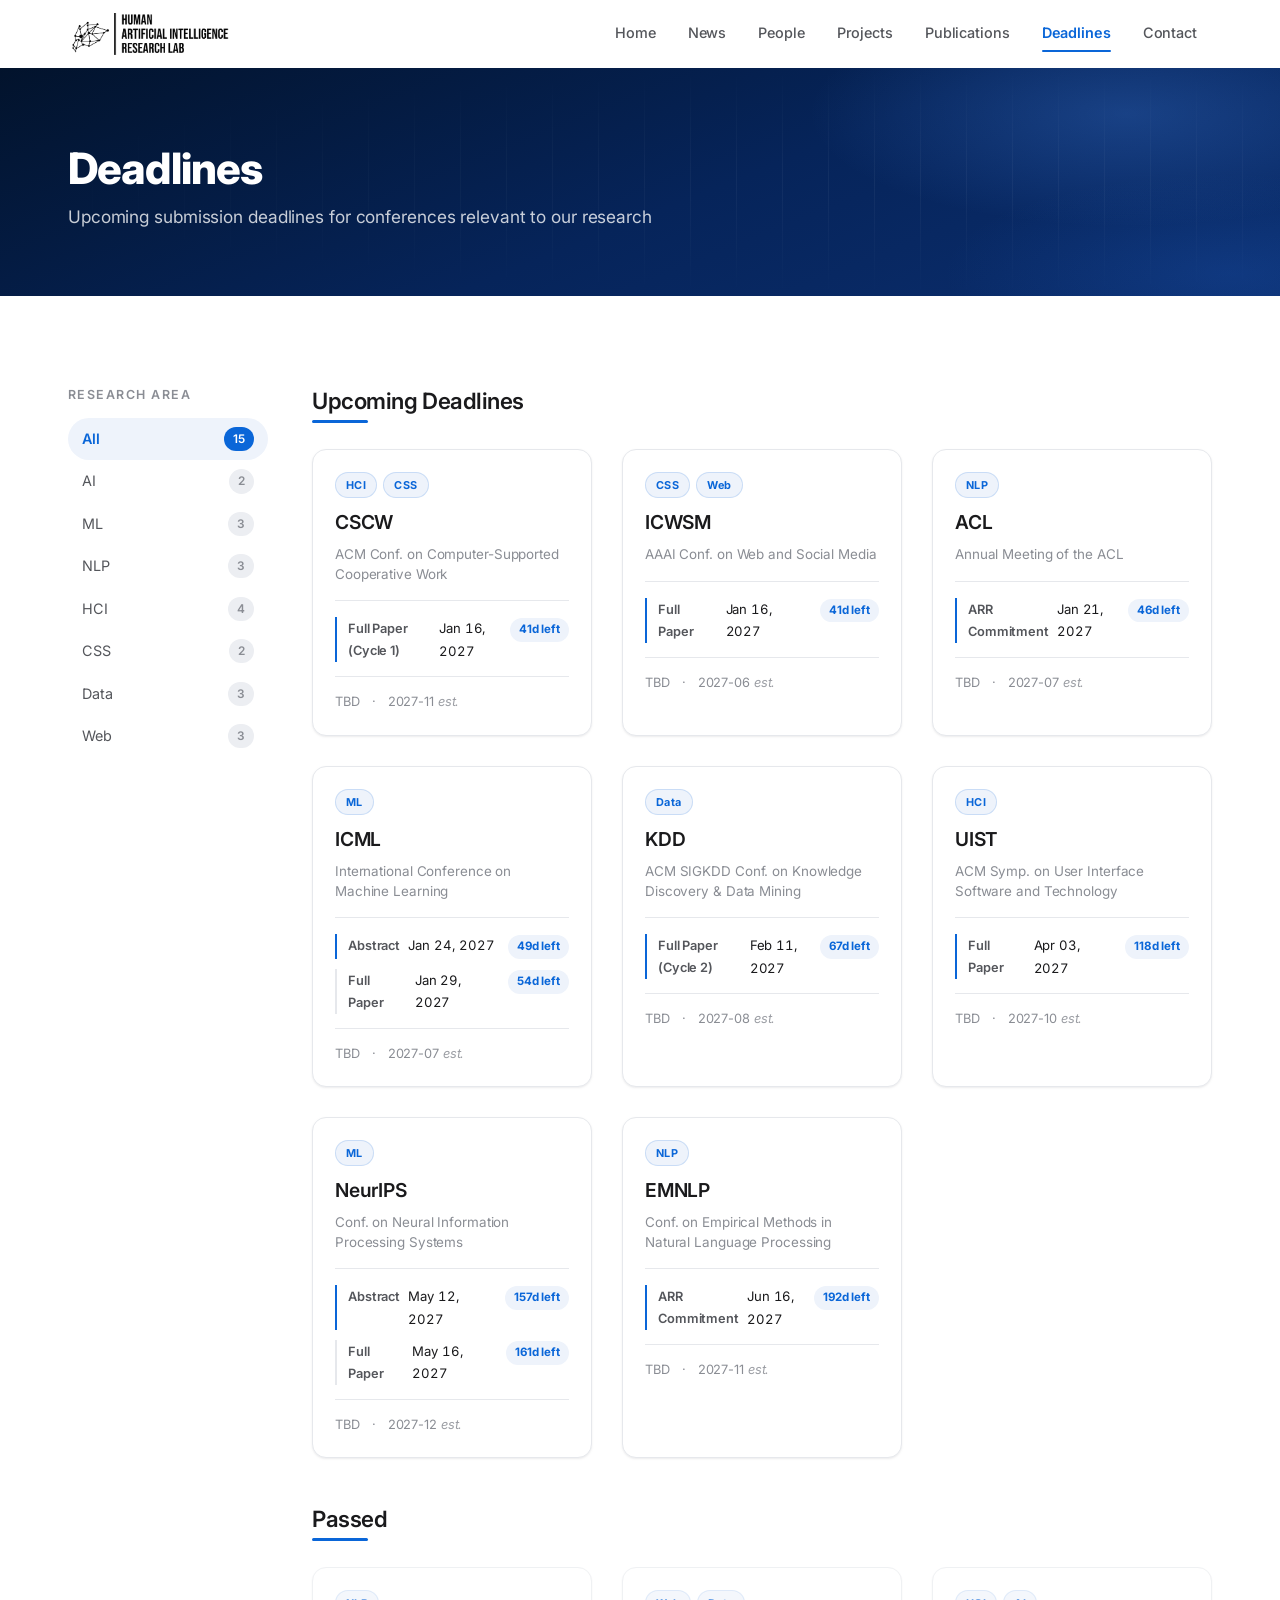
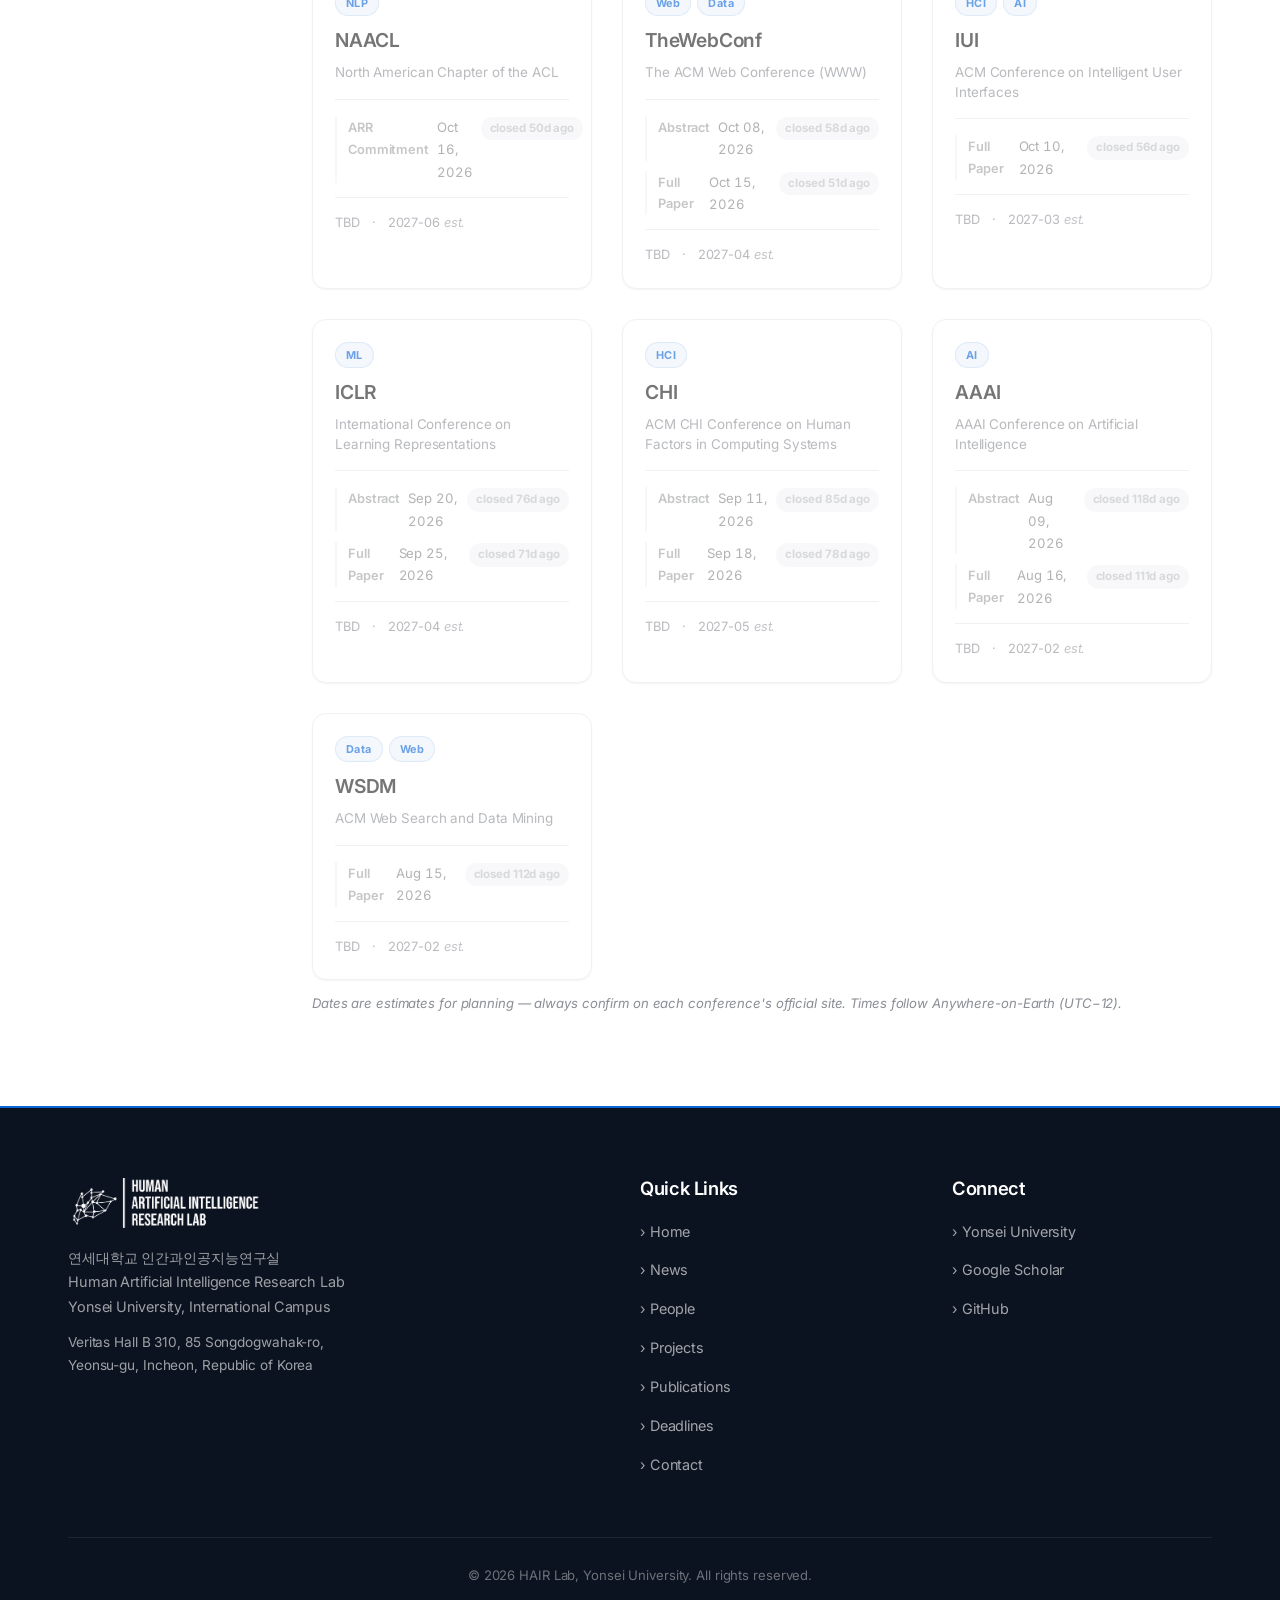
==== deadlines.html @ a953451b "Add Deadlines page (conference submission tracker) Card-grid page matching Projects layout: left sid" ====
<!DOCTYPE html>
<html lang="en">
<head>
  <meta charset="UTF-8">
  <meta name="viewport" content="width=device-width, initial-scale=1.0">
  <meta name="description" content="Upcoming paper submission deadlines for AI, ML, NLP, HCI, and data-science conferences relevant to HAIR Lab, Yonsei University.">
  <title>Deadlines | HAIR Lab</title>
  <link rel="stylesheet" href="css/style.css">
</head>
<body>
  <div class="page-header">
    <div class="container">
      <h1>Deadlines</h1>
      <p>Upcoming submission deadlines for conferences relevant to our research</p>
    </div>
  </div>

  <section class="section">
    <div class="container">
      <div class="projects-layout">
        <aside class="projects-sidebar" id="dl-filters">
          <div class="loading">Loading…</div>
        </aside>
        <div class="projects-main" id="dl-main">
          <div class="loading">Loading deadlines…</div>
        </div>
      </div>
    </div>
  </section>

  <script src="js/data.js"></script>
  <script src="js/common.js"></script>
  <script src="js/deadlines.js"></script>
</body>
</html>
---- css/style.css ----
/* ======================================================
   HAIR Lab — Global Stylesheet  (v2 redesign)
   Concept: "Human × AI" — cool AI gradient meets warm human gold
   Yonsei University · Human Artificial Intelligence Research Lab
   ====================================================== */
@import url('https://fonts.googleapis.com/css2?family=Inter:wght@400;450;500;600;700;800&display=swap');

/* ---------- Design Tokens ---------- */
:root {
  /* Neutrals / brand */
  --ink:                #1A1A1C;   /* near-black text (Apple-like) */
  --yonsei-blue:        #003876;
  --yonsei-blue-light:  #0a4d96;
  --yonsei-blue-dark:   #002752;
  --yonsei-black:       #1A1A1C;

  /* Single accent — clean blue (no gold, no rainbow) */
  --accent:       #0A66D8;
  --accent-dark:  #0850AD;
  --accent-soft:  #EEF3FB;

  /* Back-compat aliases: older rules reference these names.
     Now they all resolve to the single accent → flat, clean look. */
  --ai-blue:      var(--accent);
  --ai-indigo:    var(--accent);
  --ai-violet:    var(--accent);
  --ai-cyan:      var(--accent);
  --grad-ai:      var(--accent);        /* solid, not a gradient */
  --grad-ai-soft: var(--accent-soft);
  --grad-hero:    linear-gradient(158deg, #02132C 0%, #06245A 55%, #0B2E6E 100%);

  /* Surfaces */
  --bg-primary:     #FFFFFF;
  --bg-secondary:   #F5F6F8;
  --bg-tertiary:    #ECEEF2;
  --bg-card:        #FFFFFF;
  --glass:          rgba(255,255,255,.72);
  --glass-border:   rgba(255,255,255,.55);

  --text-primary:   var(--ink);
  --text-secondary: #54565B;
  --text-muted:     #8A8D94;
  --border-color:   #E6E8EC;

  /* Shadows — subtle, neutral */
  --shadow-sm:  0 1px 2px rgba(16,24,40,.04), 0 1px 3px rgba(16,24,40,.05);
  --shadow-md:  0 4px 14px -5px rgba(16,24,40,.10), 0 2px 6px -3px rgba(16,24,40,.05);
  --shadow-lg:  0 18px 40px -16px rgba(16,24,40,.16), 0 6px 14px -8px rgba(16,24,40,.07);
  --shadow-glow: 0 12px 30px -12px rgba(10,102,216,.26);

  --radius-sm:  8px;
  --radius-md:  14px;
  --radius-lg:  20px;
  --radius-xl:  28px;
  --transition: .25s cubic-bezier(.4,0,.2,1);
  --ease-out:   cubic-bezier(.16,1,.3,1);
  --max-width:  1200px;
  --nav-height: 68px;

  --font-sans: 'Inter', -apple-system, BlinkMacSystemFont, 'Segoe UI', Roboto, Helvetica, Arial, sans-serif;
}

/* ---------- Reset & Base ---------- */
*, *::before, *::after { box-sizing: border-box; margin: 0; padding: 0; }
html { scroll-behavior: smooth; font-size: 16px; -webkit-text-size-adjust: 100%; }
body {
  font-family: 'Inter', -apple-system, BlinkMacSystemFont, 'Segoe UI', sans-serif;
  color: var(--text-primary);
  background: var(--bg-primary);
  line-height: 1.7;
  font-size: 1.0625rem;
  letter-spacing: -.006em;
  -webkit-font-smoothing: antialiased;
  text-rendering: optimizeLegibility;
  overflow-x: hidden;
}
a { color: var(--ai-indigo); text-decoration: none; transition: color var(--transition); }
a:hover { color: var(--ai-violet); }
img { max-width: 100%; height: auto; display: block; }
ul, ol { list-style: none; }
h1, h2, h3, h4, h5, h6 { font-family: var(--font-sans); font-weight: 600; line-height: 1.12; letter-spacing: -.02em; }
::selection { background: rgba(10,102,216,.16); color: var(--yonsei-black); }

/* ---------- Utility ---------- */
.container { width: 100%; max-width: var(--max-width); margin: 0 auto; padding: 0 28px; }
.section { padding: 92px 0; position: relative; }

.section-title {
  font-size: clamp(1.8rem, 3.2vw, 2.5rem);
  margin-bottom: 14px;
  color: var(--text-primary);
  letter-spacing: -.025em; font-weight: 600;
}
.section-subtitle { color: var(--text-secondary); font-size: 1.08rem; margin-top: 14px; margin-bottom: 0; max-width: 560px; }

.accent-line {
  width: 52px; height: 4px; border-radius: 4px; margin-bottom: 18px;
  background: var(--grad-ai);
}

.gradient-text {
  background: var(--grad-ai);
  -webkit-background-clip: text; background-clip: text;
  -webkit-text-fill-color: transparent; color: transparent;
}

/* Eyebrow / kicker */
.kicker {
  display: inline-block;
  font-family: var(--font-sans);
  font-size: .8rem; font-weight: 600; letter-spacing: .04em;
  color: var(--accent);
}

.btn {
  display: inline-flex; align-items: center; gap: 8px;
  padding: 11px 22px; border-radius: 10px;
  font-weight: 500; font-size: .94rem; border: 1px solid transparent; cursor: pointer;
  transition: background var(--transition), border-color var(--transition), color var(--transition);
  font-family: var(--font-sans); letter-spacing: -.01em;
}
.btn-primary { background: var(--accent); color: #fff; }
.btn-primary:hover { color: #fff; background: var(--accent-dark); }
.btn-outline { background: transparent; border-color: var(--border-color); color: var(--text-primary); }
.btn-outline:hover { border-color: var(--text-muted); background: var(--bg-secondary); }
.btn-sm { padding: 7px 15px; font-size: .82rem; }
.sr-only { position: absolute; width: 1px; height: 1px; padding: 0; margin: -1px; overflow: hidden; clip: rect(0,0,0,0); border: 0; }

/* ---------- Navigation (glass) ---------- */
.navbar {
  position: fixed; top: 0; left: 0; right: 0; z-index: 1000;
  height: var(--nav-height);
  background: rgba(255,255,255,.62);
  -webkit-backdrop-filter: saturate(180%) blur(14px);
  backdrop-filter: saturate(180%) blur(14px);
  border-bottom: 1px solid transparent;
  transition: background var(--transition), box-shadow var(--transition), border-color var(--transition);
}
.navbar.scrolled {
  background: rgba(255,255,255,.85);
  box-shadow: 0 4px 24px -10px rgba(16,24,40,.18);
  border-bottom-color: var(--border-color);
}
.navbar .container { display: flex; align-items: center; justify-content: space-between; height: 100%; }
.nav-brand {
  display: flex; align-items: center; gap: 11px;
  color: var(--yonsei-black); font-family: var(--font-sans); font-weight: 700; font-size: 1.18rem;
  text-decoration: none; white-space: nowrap; letter-spacing: -.02em;
}
.nav-brand:hover { color: var(--yonsei-black); }
/* Full lab logo as the brand button */
.nav-brand .brand-full { height: 42px; width: auto; display: block; }
@media (max-width: 480px) { .nav-brand .brand-full { height: 34px; } }
.nav-links { display: flex; align-items: center; gap: 2px; }
.nav-links a {
  position: relative;
  color: var(--text-secondary); padding: 9px 15px; border-radius: 999px;
  font-size: .9rem; font-weight: 500; transition: all var(--transition);
  text-decoration: none; white-space: nowrap;
}
.nav-links a:hover { color: var(--ai-indigo); background: rgba(10,102,216,.07); }
.nav-links a.active { color: var(--ai-indigo); font-weight: 600; }
.nav-links a.active::after {
  content: ''; position: absolute; left: 15px; right: 15px; bottom: 3px; height: 2px;
  background: var(--grad-ai); border-radius: 2px;
}

/* Hamburger */
.nav-toggle { display: none; background: none; border: none; cursor: pointer; padding: 6px; }
.nav-toggle span { display: block; width: 24px; height: 2px; background: var(--yonsei-black); border-radius: 2px; margin: 5px 0; transition: all var(--transition); }
.nav-toggle.open span:nth-child(1) { transform: rotate(45deg) translate(5px,5px); }
.nav-toggle.open span:nth-child(2) { opacity: 0; }
.nav-toggle.open span:nth-child(3) { transform: rotate(-45deg) translate(5px,-5px); }

/* ---------- Hero ---------- */
.hero {
  margin-top: var(--nav-height);
  position: relative; overflow: hidden;
  background: var(--grad-hero);
  color: #fff;
  min-height: 600px;
  display: flex; align-items: center;
}
/* subtle monochrome glow */
.hero::before {
  content: ''; position: absolute; inset: -20%;
  background:
    radial-gradient(42% 52% at 82% 28%, rgba(80,150,255,.28) 0%, transparent 62%),
    radial-gradient(40% 50% at 95% 80%, rgba(40,110,220,.20) 0%, transparent 62%);
  filter: blur(10px);
  animation: aurora 22s ease-in-out infinite alternate;
  pointer-events: none;
}
.hero::after {
  content: ''; position: absolute; inset: 0;
  background-image: linear-gradient(rgba(255,255,255,.035) 1px, transparent 1px),
                    linear-gradient(90deg, rgba(255,255,255,.035) 1px, transparent 1px);
  background-size: 52px 52px;
  -webkit-mask-image: radial-gradient(ellipse 80% 80% at 50% 40%, #000 30%, transparent 75%);
  mask-image: radial-gradient(ellipse 80% 80% at 50% 40%, #000 30%, transparent 75%);
  pointer-events: none;
}
.hero-canvas { position: absolute; inset: 0; width: 100%; height: 100%; z-index: 0; pointer-events: none; opacity: .75; }
.hero .container { position: relative; z-index: 2; padding-top: 64px; padding-bottom: 64px; }
.hero-content { max-width: 760px; }
.hero-label {
  display: inline-flex; align-items: center; gap: 9px;
  font-family: var(--font-sans);
  font-size: .8rem; font-weight: 500; letter-spacing: .02em;
  color: rgba(255,255,255,.78); margin-bottom: 22px;
  padding: 6px 14px; border-radius: 999px;
  background: rgba(255,255,255,.07); border: 1px solid rgba(255,255,255,.14);
}
.hero h1 { font-size: clamp(2.3rem, 5.4vw, 3.9rem); margin-bottom: 24px; line-height: 1.06; font-weight: 700; letter-spacing: -.035em; }
.hero h1 .highlight { color: #6CA8FF; }
.hero-kr { font-size: .98rem; color: rgba(255,255,255,.62); letter-spacing: .04em; margin-bottom: 18px; }
.hero p { font-size: 1.14rem; line-height: 1.75; color: rgba(255,255,255,.84); margin-bottom: 32px; max-width: 620px; }
.hero-actions { display: flex; gap: 14px; flex-wrap: wrap; }
.hero .btn-outline { border-color: rgba(255,255,255,.28); color: #fff; }
.hero .btn-outline:hover { border-color: rgba(255,255,255,.7); background: rgba(255,255,255,.08); color: #fff; }
.hero-stats { display: flex; gap: 0; margin-top: 48px; padding-top: 32px; flex-wrap: wrap; border-top: 1px solid rgba(255,255,255,.14); }
.hero-stat { padding-right: 44px; margin-right: 44px; border-right: 1px solid rgba(255,255,255,.14); }
.hero-stat:last-child { border-right: none; margin-right: 0; padding-right: 0; }
.hero-stat .number {
  font-family: var(--font-sans); font-size: 2.5rem; font-weight: 700;
  color: #fff;
  line-height: 1; letter-spacing: -.02em;
}
.hero-stat .label { font-size: .76rem; text-transform: uppercase; letter-spacing: .14em; color: rgba(255,255,255,.6); margin-top: 8px; }

/* ---------- Page Header (sub-pages) ---------- */
.page-header {
  margin-top: var(--nav-height);
  background: var(--grad-hero);
  color: #fff;
  padding: 76px 0 64px;
  position: relative; overflow: hidden;
}
.page-header::before {
  content: ''; position: absolute; inset: 0;
  background:
    radial-gradient(40% 80% at 88% 20%, rgba(80,150,255,.24) 0%, transparent 62%),
    radial-gradient(36% 70% at 96% 90%, rgba(40,110,220,.18) 0%, transparent 62%);
  pointer-events: none;
}
.page-header::after {
  content: ''; position: absolute; inset: 0;
  background-image: linear-gradient(90deg, rgba(255,255,255,.05) 1px, transparent 1px);
  background-size: 46px 46px;
  -webkit-mask-image: radial-gradient(ellipse at 70% 50%, #000, transparent 75%);
  mask-image: radial-gradient(ellipse at 70% 50%, #000, transparent 75%);
}
.page-header .container { position: relative; z-index: 1; }
.page-header h1 { font-size: clamp(1.9rem, 4vw, 2.7rem); margin-bottom: 10px; font-weight: 800; letter-spacing: -.02em; }
.page-header p { font-size: 1.08rem; color: rgba(255,255,255,.78); }

/* ---------- Card System ---------- */
.card-grid { display: grid; grid-template-columns: repeat(3, 1fr); gap: 30px; }
.card {
  position: relative;
  background: var(--bg-card);
  border-radius: var(--radius-md);
  overflow: hidden;
  box-shadow: var(--shadow-sm);
  border: 1px solid var(--border-color);
  transition: transform .4s var(--ease-out), box-shadow .4s var(--ease-out), border-color var(--transition);
  cursor: pointer; color: inherit; display: block;
}
.card::after {
  content: ''; position: absolute; inset: 0; border-radius: inherit; padding: 1px;
  background: var(--grad-ai);
  -webkit-mask: linear-gradient(#000 0 0) content-box, linear-gradient(#000 0 0);
  -webkit-mask-composite: xor; mask-composite: exclude;
  opacity: 0; transition: opacity var(--transition); pointer-events: none;
}
.card:hover { transform: translateY(-6px); box-shadow: var(--shadow-lg); border-color: transparent; }
.card:hover::after { opacity: 1; }
.card-image { width: 100%; aspect-ratio: 16/10; overflow: hidden; background: var(--bg-tertiary); }
.card-image img { width: 100%; height: 100%; object-fit: cover; transition: transform .6s var(--ease-out); }
.card:hover .card-image img { transform: scale(1.06); }
.card-body { padding: 22px; }
.card-body h3 { font-size: 1.12rem; margin-bottom: 9px; color: var(--text-primary); line-height: 1.35; }
.card:hover .card-body h3 { color: var(--ai-indigo); }
.card-body p { font-size: .92rem; color: var(--text-secondary); line-height: 1.55; }
.card-meta {
  display: flex; align-items: center; gap: 12px; flex-wrap: wrap;
  font-size: .8rem; color: var(--text-muted);
  margin-top: 14px; padding-top: 14px; border-top: 1px solid var(--border-color);
}

/* Text-only project cards (grant/demonstration projects, no image) */
.project-card .card-body { padding: 26px 24px; }
.proj-type {
  display: inline-block; margin-bottom: 12px; padding: 4px 11px; border-radius: 999px;
  font-size: .72rem; font-weight: 600; letter-spacing: .01em;
  background: var(--accent-soft); color: var(--accent); border: 1px solid rgba(10,102,216,.16);
}
.card-titleko { font-size: .86rem; color: var(--text-muted); margin-top: 4px; line-height: 1.45; }

/* ---------- Monogram (initials) avatars ---------- */
.mono {
  display: flex; align-items: center; justify-content: center;
  width: 100%; height: 100%; color: #fff;
  font-family: var(--font-sans); font-weight: 600; letter-spacing: .02em;
  line-height: 1; -webkit-font-smoothing: antialiased;
}
.person-avatar .mono { font-size: 2.7rem; }
.news-author-avatar .mono { font-size: 1.05rem; }
.member-avatar-lg .mono { font-size: 4.4rem; }
.sidebar-member-avatar .mono { font-size: .82rem; }
.pi-photo .mono { font-size: 5rem; }

/* ---------- People Cards ---------- */
.people-grid { display: grid; grid-template-columns: repeat(5, 1fr); gap: 30px; }
.person-card { text-align: center; cursor: pointer; transition: all var(--transition); padding: 24px 14px; border-radius: var(--radius-md); color: inherit; }
.person-card:hover { background: var(--bg-secondary); transform: translateY(-5px); box-shadow: var(--shadow-md); }
.person-avatar {
  position: relative;
  width: 150px; height: 150px; border-radius: 50%; overflow: hidden;
  margin: 0 auto 18px; background: var(--bg-tertiary);
  border: 3px solid transparent;
  transition: all var(--transition);
}
.person-avatar::before {
  content: ''; position: absolute; inset: -3px; border-radius: 50%; z-index: -1;
  background: var(--grad-ai); opacity: 0; transition: opacity var(--transition);
}
.person-card:hover .person-avatar { transform: scale(1.04); box-shadow: var(--shadow-glow); }
.person-card:hover .person-avatar::before { opacity: 1; }
.person-avatar img { width: 100%; height: 100%; object-fit: cover; border-radius: 50%; background: var(--bg-tertiary); }
.person-name { font-family: var(--font-sans); font-size: 1.02rem; font-weight: 600; margin-bottom: 4px; color: var(--text-primary); }
.person-ko { font-size: .8rem; color: var(--text-muted); margin: -2px 0 3px; }
.person-role { font-size: .85rem; color: var(--ai-indigo); font-weight: 500; }
.person-dept { font-size: .78rem; color: var(--text-muted); margin-top: 3px; }

/* ---------- Alumni list ---------- */
.alumni-list { display: grid; grid-template-columns: repeat(2, 1fr); gap: 0 44px; }
.alumni-item { padding: 14px 0; border-bottom: 1px solid var(--border-color); }
.alumni-head { display: flex; align-items: baseline; gap: 8px; flex-wrap: wrap; }
.alumni-name { font-weight: 600; color: var(--text-primary); font-size: .98rem; }
.alumni-ko { font-size: .82rem; color: var(--text-muted); }
.alumni-cohort { font-size: .7rem; font-weight: 600; color: var(--accent); letter-spacing: .02em; margin-left: auto; }
.alumni-now { font-size: .86rem; color: var(--text-secondary); margin-top: 3px; line-height: 1.45; }
@media (max-width: 700px) { .alumni-list { grid-template-columns: 1fr; } }

/* ---------- Member Detail ---------- */
.member-hero { display: flex; gap: 52px; align-items: flex-start; }
.member-avatar-lg {
  width: 220px; height: 220px; min-width: 220px;
  border-radius: 26px; overflow: hidden;
  border: 1px solid var(--border-color); background: var(--bg-tertiary);
  box-shadow: var(--shadow-md);
}
.member-avatar-lg img { width: 100%; height: 100%; object-fit: cover; }
.member-info h1 { font-size: 2.1rem; margin-bottom: 6px; }
.member-info .role-text { font-size: 1.05rem; color: var(--ai-indigo); font-weight: 500; margin-bottom: 4px; }
.member-info .dept-text { font-size: .95rem; color: var(--text-secondary); margin-bottom: 18px; }
.member-bio { font-size: 1rem; line-height: 1.8; color: var(--text-secondary); margin-bottom: 22px; }
.member-interests { display: flex; flex-wrap: wrap; gap: 8px; margin-bottom: 22px; }
.interest-tag {
  padding: 6px 15px; border-radius: 999px; font-size: .82rem;
  background: var(--grad-ai-soft); color: var(--ai-indigo); font-weight: 500;
  border: 1px solid rgba(10,102,216,.18);
}
.member-links { display: flex; gap: 12px; flex-wrap: wrap; }
.member-links a {
  display: inline-flex; align-items: center; gap: 7px;
  padding: 9px 18px; border-radius: 999px;
  font-size: .85rem; font-weight: 500;
  border: 1px solid var(--border-color); color: var(--text-secondary);
  transition: all var(--transition);
}
.member-links a:hover { border-color: var(--ai-indigo); color: var(--ai-indigo); background: rgba(10,102,216,.06); transform: translateY(-1px); }

/* ---------- CV (member detail) ---------- */
.cv-group { margin-bottom: 32px; }
.cv-group h3 {
  font-size: .78rem; text-transform: uppercase; letter-spacing: .08em;
  color: var(--accent); font-weight: 600; margin-bottom: 6px;
}
.cv-row {
  display: flex; justify-content: space-between; align-items: baseline; gap: 20px;
  padding: 13px 2px; border-bottom: 1px solid var(--border-color);
}
.cv-sub { font-size: .82rem; font-weight: 600; color: var(--text-secondary); margin: 18px 0 2px; }
.cv-sub:first-of-type { margin-top: 4px; }
.cv-text { font-size: .98rem; color: var(--text-primary); line-height: 1.45; }
.cv-date {
  flex-shrink: 0; font-size: .85rem; color: var(--text-muted);
  font-variant-numeric: tabular-nums; white-space: nowrap;
}
@media (max-width: 560px) {
  .cv-row { flex-direction: column; gap: 2px; }
  .cv-date { font-size: .8rem; }
}

/* ---------- Publications ---------- */
.pub-layout { display: flex; gap: 44px; }
.pub-sidebar { min-width: 180px; position: sticky; top: calc(var(--nav-height) + 28px); align-self: flex-start; }
.pub-sidebar h3 { font-size: .78rem; text-transform: uppercase; letter-spacing: .12em; color: var(--text-muted); margin-bottom: 14px; }
.pub-year-list li a { display: block; padding: 7px 14px; border-radius: 999px; font-size: .9rem; color: var(--text-secondary); transition: all var(--transition); }
.pub-year-list li a:hover, .pub-year-list li a.active { background: var(--grad-ai-soft); color: var(--ai-indigo); font-weight: 600; }
.pub-main { flex: 1; min-width: 0; }
.pub-year-group { margin-bottom: 52px; }
.pub-year-heading {
  font-size: 1.6rem; color: var(--yonsei-blue);
  padding-bottom: 14px; margin-bottom: 26px; position: relative;
}
.pub-year-heading::after { content: ''; position: absolute; left: 0; bottom: 0; width: 64px; height: 3px; border-radius: 3px; background: var(--grad-ai); }
.pub-item {
  padding: 22px 22px 22px 24px; margin-bottom: 12px;
  border: 1px solid var(--border-color); border-radius: var(--radius-md);
  background: var(--bg-card); position: relative;
  transition: all var(--transition);
}
.pub-item::before { content: ''; position: absolute; left: 0; top: 16px; bottom: 16px; width: 3px; border-radius: 3px; background: var(--grad-ai); opacity: 0; transition: opacity var(--transition); }
.pub-item:hover { border-color: transparent; box-shadow: var(--shadow-md); transform: translateX(4px); }
.pub-item:hover::before { opacity: 1; }
.pub-title { font-size: 1.05rem; font-weight: 600; color: var(--text-primary); margin-bottom: 6px; line-height: 1.4; font-family: var(--font-sans); }
.pub-venue { font-size: .86rem; color: var(--accent); font-weight: 600; margin-bottom: 6px; }
.pub-cites {
  display: inline-block; margin-left: 6px; padding: 1px 8px; border-radius: 999px;
  background: var(--bg-secondary); border: 1px solid var(--border-color);
  color: var(--text-muted); font-weight: 500; font-size: .74rem; letter-spacing: 0;
}
/* Venue-type label (Journal · International Conference · Domestic Conference …) */
.pub-type {
  display: inline-block; margin-right: 8px; padding: 2px 9px; border-radius: 6px;
  font-size: .66rem; font-weight: 700; letter-spacing: .04em; text-transform: uppercase;
  vertical-align: middle; border: 1px solid transparent;
}
.pub-type[data-type="Journal"]                 { background: #EEF3FB; color: #0A66D8; border-color: rgba(10,102,216,.18); }
.pub-type[data-type="International Conference"] { background: #E7F5EF; color: #0E7C5A; border-color: rgba(14,124,90,.20); }
.pub-type[data-type="Domestic Conference"]     { background: #FCF0E5; color: #B45309; border-color: rgba(180,83,9,.20); }
.pub-type[data-type="Domestic Journal"]        { background: #FBF3E0; color: #8A6A12; border-color: rgba(138,106,18,.22); }
.pub-type[data-type="Workshop"]                { background: #EFF1F4; color: #5A5F6B; border-color: rgba(90,95,107,.18); }
.pub-type[data-type="Preprint"]                { background: #EFF1F4; color: #5A5F6B; border-color: rgba(90,95,107,.18); }
.pub-type[data-type="Magazine"]                { background: #F2EDFB; color: #6D40C8; border-color: rgba(109,64,200,.18); }
.pub-authors { font-size: .88rem; color: var(--text-secondary); margin-bottom: 10px; }
.pub-authors a { color: var(--ai-indigo); font-weight: 500; }
.pub-authors a:hover { text-decoration: underline; }
.pub-links { display: flex; gap: 8px; flex-wrap: wrap; }
.pub-links a {
  display: inline-flex; align-items: center; gap: 4px;
  padding: 5px 13px; border-radius: 999px;
  font-size: .74rem; font-weight: 600; text-transform: uppercase; letter-spacing: .04em;
  background: var(--bg-secondary); color: var(--text-secondary);
  border: 1px solid var(--border-color); transition: all var(--transition);
}
.pub-links a:hover { border-color: var(--ai-indigo); color: var(--ai-indigo); background: rgba(10,102,216,.06); }

/* ---------- Projects ---------- */
.projects-layout { display: flex; gap: 44px; }
.projects-sidebar { min-width: 200px; position: sticky; top: calc(var(--nav-height) + 28px); align-self: flex-start; }
.projects-sidebar h3 { font-size: .78rem; text-transform: uppercase; letter-spacing: .12em; color: var(--text-muted); margin-bottom: 16px; }
.filter-item {
  display: flex; justify-content: space-between; align-items: center;
  padding: 9px 14px; border-radius: 999px;
  font-size: .9rem; color: var(--text-secondary);
  cursor: pointer; transition: all var(--transition);
}
.filter-item:hover, .filter-item.active { background: var(--grad-ai-soft); color: var(--ai-indigo); font-weight: 600; }
.filter-count { background: var(--bg-tertiary); padding: 2px 9px; border-radius: 999px; font-size: .74rem; font-weight: 600; color: var(--text-muted); }
.filter-item.active .filter-count { background: var(--ai-indigo); color: #fff; }
.projects-main { flex: 1; min-width: 0; }
.project-status-heading {
  font-size: 1.4rem; color: var(--text-primary); margin-bottom: 26px;
  padding-bottom: 10px; position: relative;
}
.project-status-heading::after { content: ''; position: absolute; left: 0; bottom: 0; width: 56px; height: 3px; border-radius: 3px; background: var(--grad-ai); }

/* ---------- Project Detail ---------- */
.project-detail-layout { display: flex; gap: 52px; }
.project-detail-main { flex: 1; min-width: 0; }
.project-detail-sidebar { width: 290px; min-width: 290px; }
.project-detail-sidebar .sidebar-section { margin-bottom: 30px; padding: 20px; border: 1px solid var(--border-color); border-radius: var(--radius-md); background: var(--bg-secondary); }
.project-detail-sidebar .sidebar-section h4 { font-size: .78rem; text-transform: uppercase; letter-spacing: .1em; color: var(--text-muted); margin-bottom: 12px; }
.sidebar-member { display: flex; align-items: center; gap: 11px; padding: 7px 0; }
.sidebar-member-avatar { width: 40px; height: 40px; border-radius: 50%; overflow: hidden; background: var(--bg-tertiary); border: 2px solid var(--border-color); }
.sidebar-member-avatar img { width: 100%; height: 100%; object-fit: cover; }

/* ---------- News Detail ---------- */
.news-detail-layout { display: flex; gap: 52px; }
.news-detail-main { flex: 1; min-width: 0; }
.news-detail-main .news-meta { display: flex; align-items: center; gap: 16px; margin-bottom: 26px; padding-bottom: 18px; border-bottom: 1px solid var(--border-color); }
.news-author-avatar { width: 46px; height: 46px; border-radius: 50%; overflow: hidden; background: var(--bg-tertiary); border: 2px solid var(--border-color); }
.news-author-avatar img { width: 100%; height: 100%; object-fit: cover; }
.news-detail-main .news-content { font-size: 1.06rem; line-height: 1.85; color: var(--text-secondary); }
.news-detail-sidebar { width: 310px; min-width: 310px; }
.news-detail-sidebar h4 { font-size: .82rem; text-transform: uppercase; letter-spacing: .1em; color: var(--text-muted); margin-bottom: 14px; padding-bottom: 10px; position: relative; }
.news-detail-sidebar h4::after { content: ''; position: absolute; left: 0; bottom: 0; width: 44px; height: 3px; border-radius: 3px; background: var(--grad-ai); }
.related-news-item { display: flex; gap: 13px; padding: 12px 0; border-bottom: 1px solid var(--border-color); transition: all var(--transition); }
.related-news-item:hover { transform: translateX(3px); }
.related-news-thumb { width: 72px; height: 52px; min-width: 72px; border-radius: var(--radius-sm); overflow: hidden; background: var(--bg-tertiary); }
.related-news-thumb img { width: 100%; height: 100%; object-fit: cover; }
.related-news-info h5 { font-size: .86rem; font-weight: 600; color: var(--text-primary); line-height: 1.3; }
.related-news-info span { font-size: .75rem; color: var(--text-muted); }

/* ---------- Editorial Section Head ---------- */
.section-head { max-width: 760px; margin-bottom: 56px; }
.section-head .kicker { margin-bottom: 20px; }
.section-head .section-title { margin-bottom: 0; }
.section-head.center { margin-left: auto; margin-right: auto; text-align: center; }
.section-head.center .kicker { justify-content: center; }
.section-head.center .kicker::before { display: none; }

/* ---------- About Section on Home (editorial 2-col) ---------- */
.about-grid {
  display: grid; grid-template-columns: 1.1fr 1fr; gap: 64px; align-items: start;
  padding-bottom: 8px;
}
.about-lead {
  font-family: var(--font-sans);
  font-size: clamp(1.4rem, 2.4vw, 1.85rem); line-height: 1.32; font-weight: 500;
  letter-spacing: -.02em; color: var(--text-primary);
}
.about-lead em { font-style: normal; color: var(--ai-indigo); }
.about-body { font-size: 1.02rem; line-height: 1.85; color: var(--text-secondary); }
.about-body p { margin-bottom: 18px; }
.mission-list { margin-top: 28px; display: grid; gap: 4px; }
.mission-item {
  display: grid; grid-template-columns: auto 1fr; gap: 16px; align-items: start;
  padding: 18px 0; border-top: 1px solid var(--border-color);
}
.mission-item:last-child { border-bottom: 1px solid var(--border-color); }
.mission-num {
  font-family: var(--font-sans); font-size: .8rem; font-weight: 500;
  color: var(--ai-indigo); padding-top: 3px;
}
.mission-item p { font-size: .96rem; line-height: 1.6; color: var(--text-secondary); margin: 0; }
.mission-item strong { color: var(--text-primary); font-weight: 600; }

/* Fact list (About — PI / Affiliation / Location, icon-led) */
.fact-list { margin-top: 28px; display: grid; gap: 4px; }
.fact-item {
  display: grid; grid-template-columns: auto 1fr; gap: 16px; align-items: center;
  padding: 16px 0; border-top: 1px solid var(--border-color);
}
.fact-item:last-child { border-bottom: 1px solid var(--border-color); }
.fact-icon {
  display: inline-flex; align-items: center; justify-content: center;
  width: 38px; height: 38px; border-radius: 10px;
  background: var(--accent-soft); border: 1px solid rgba(10,102,216,.14); color: var(--accent);
}
.fact-icon svg { width: 19px; height: 19px; stroke: currentColor; fill: none; stroke-width: 1.7; }
.fact-item p { font-size: .96rem; line-height: 1.55; color: var(--text-secondary); margin: 0; }
.fact-item strong { color: var(--text-primary); font-weight: 600; }

/* ---------- Research Areas (numbered, SVG icons) ---------- */
.focus-areas { display: grid; grid-template-columns: repeat(3, 1fr); gap: 1px; margin-top: 8px;
  border: 1px solid var(--border-color); border-radius: var(--radius-lg); overflow: hidden;
  background: var(--border-color); /* shows through 1px gaps as grid lines */
}
.focus-card {
  position: relative; overflow: hidden;
  padding: 36px 32px 34px; background: var(--bg-card);
  transition: background var(--transition);
  text-align: left;
}
.focus-card::before {
  content: ''; position: absolute; top: 0; left: 0; right: 0; height: 3px;
  background: var(--grad-ai); transform: scaleX(0); transform-origin: left; transition: transform .45s var(--ease-out);
}
.focus-card:hover { background: var(--bg-secondary); }
.focus-card:hover::before { transform: scaleX(1); }
.focus-card .focus-num {
  position: absolute; top: 26px; right: 30px;
  font-family: var(--font-sans); font-size: .78rem; color: var(--text-muted); opacity: .6;
}
.focus-icon {
  display: inline-flex; align-items: center; justify-content: center;
  width: 52px; height: 52px; border-radius: 14px; margin-bottom: 20px;
  background: var(--grad-ai-soft); border: 1px solid rgba(10,102,216,.14);
  color: var(--ai-indigo);
  transition: transform var(--transition);
}
.focus-icon svg { width: 24px; height: 24px; stroke: currentColor; fill: none; stroke-width: 1.6; }
.focus-card:hover .focus-icon { transform: translateY(-3px); }
.focus-card h4 { font-size: 1.08rem; color: var(--text-primary); margin-bottom: 8px; letter-spacing: -.01em; }
.focus-card p { font-size: .9rem; color: var(--text-muted); line-height: 1.6; }

@media (max-width: 900px) {
  .about-grid { grid-template-columns: 1fr; gap: 36px; }
}

/* ---------- Mission & Vision ---------- */
.mv-grid { display: grid; grid-template-columns: 1fr 1fr; gap: 24px; }
.mv-card {
  position: relative; overflow: hidden;
  padding: 40px; border-radius: var(--radius-lg);
  background: var(--bg-card); border: 1px solid var(--border-color);
  transition: transform .4s var(--ease-out), box-shadow .4s var(--ease-out);
}
.mv-card:hover { transform: translateY(-4px); box-shadow: var(--shadow-lg); }
.mv-card .mv-label {
  font-family: var(--font-sans); font-size: .72rem; letter-spacing: .18em;
  text-transform: uppercase; color: var(--ai-indigo); margin-bottom: 16px; display: block;
}
.mv-card p { font-family: var(--font-sans); font-size: 1.3rem; line-height: 1.4; font-weight: 400; color: var(--text-primary); letter-spacing: -.015em; }
.mv-card .mv-icon { position: absolute; right: -10px; bottom: -10px; width: 110px; height: 110px; color: var(--ai-indigo); opacity: .06; }
.mv-card .mv-icon svg { width: 100%; height: 100%; stroke: currentColor; fill: none; stroke-width: 1.2; }

.value-chips { display: flex; flex-wrap: wrap; gap: 12px; margin-top: 36px; }
.value-chip {
  display: inline-flex; align-items: center; gap: 9px;
  padding: 11px 20px 11px 16px; border-radius: 999px;
  background: var(--bg-card); border: 1px solid var(--border-color);
  font-family: var(--font-sans); font-weight: 500; font-size: .95rem; color: var(--text-primary);
  transition: all var(--transition);
}
.value-chip:hover { border-color: transparent; box-shadow: var(--shadow-md); transform: translateY(-2px); }
.value-chip .dot { width: 8px; height: 8px; border-radius: 50%; background: var(--grad-ai); }

/* ---------- Principal Investigator highlight ---------- */
.pi-grid { display: grid; grid-template-columns: 240px 1fr; gap: 56px; align-items: start; }
.pi-photo {
  width: 100%; aspect-ratio: 1; border-radius: 50%; overflow: hidden;
  background: var(--bg-tertiary); border: 1px solid var(--border-color); box-shadow: var(--shadow-md);
  position: relative;
}
.pi-photo::after {
  content: ''; position: absolute; inset: 0; border-radius: inherit; padding: 2px;
  background: var(--grad-ai);
  -webkit-mask: linear-gradient(#000 0 0) content-box, linear-gradient(#000 0 0);
  -webkit-mask-composite: xor; mask-composite: exclude; opacity: .5;
}
.pi-photo img { width: 100%; height: 100%; object-fit: cover; }
.pi-name { font-size: 1.9rem; margin-bottom: 6px; }
.pi-tagline {
  font-family: var(--font-sans); font-size: .9rem; color: var(--ai-indigo);
  margin-bottom: 20px;
}
.pi-bio { font-size: 1.02rem; line-height: 1.8; color: var(--text-secondary); margin-bottom: 24px; max-width: 640px; }
.pi-roles { display: flex; flex-wrap: wrap; gap: 10px; margin-bottom: 28px; }
.pi-role-tag {
  padding: 6px 14px; border-radius: 999px; font-size: .82rem; font-weight: 500;
  background: var(--bg-secondary); border: 1px solid var(--border-color); color: var(--text-secondary);
}
.pi-highlights { display: grid; gap: 0; margin: 6px 0 28px; }
.pi-hl { display: grid; grid-template-columns: 120px 1fr; gap: 18px; padding: 12px 0; border-top: 1px solid var(--border-color); }
.pi-hl:last-child { border-bottom: 1px solid var(--border-color); }
.pi-hl-k { font-size: .74rem; text-transform: uppercase; letter-spacing: .06em; color: var(--text-muted); font-weight: 600; padding-top: 2px; }
.pi-hl-v { font-size: .94rem; color: var(--text-secondary); line-height: 1.5; }
.pi-actions { display: flex; flex-wrap: wrap; gap: 12px; }
@media (max-width: 560px) { .pi-hl { grid-template-columns: 1fr; gap: 2px; } }

@media (max-width: 820px) {
  .mv-grid { grid-template-columns: 1fr; }
  .pi-grid { grid-template-columns: 1fr; gap: 32px; text-align: center; }
  .pi-photo { max-width: 240px; margin: 0 auto; }
  .pi-roles, .pi-actions { justify-content: center; }
}

/* ---------- Latest News Section (Home) ---------- */
.news-grid { display: grid; grid-template-columns: repeat(3, 1fr); gap: 30px; }

/* ---------- Contact ---------- */
.contact-grid { display: grid; grid-template-columns: 1fr 1fr; gap: 52px; align-items: start; }
.contact-info h3 { margin-bottom: 20px; }
.contact-info-item { display: flex; gap: 16px; margin-bottom: 22px; align-items: flex-start; }
.contact-info-item .icon {
  width: 48px; height: 48px; min-width: 48px;
  background: var(--accent-soft); border: 1px solid rgba(10,102,216,.14);
  border-radius: 13px; display: flex; align-items: center; justify-content: center;
  color: var(--accent);
}
.contact-info-item .icon svg { width: 22px; height: 22px; stroke: currentColor; fill: none; stroke-width: 1.6; }
.contact-info-item h4 { font-size: .98rem; margin-bottom: 3px; }
.contact-info-item p { font-size: .9rem; color: var(--text-secondary); }
.contact-map { width: 100%; height: 420px; border-radius: var(--radius-lg); overflow: hidden; border: 1px solid var(--border-color); box-shadow: var(--shadow-md); }
.contact-map iframe { width: 100%; height: 100%; border: 0; }

/* ---------- "See All" link ---------- */
.see-all-link {
  display: inline-flex; align-items: center; gap: 7px;
  font-family: var(--font-sans); font-weight: 600; font-size: .96rem;
  color: var(--ai-indigo); margin-top: 34px;
  transition: gap var(--transition);
}
.see-all-link::after { content: '→'; transition: transform var(--transition); }
.see-all-link:hover { gap: 12px; }
.see-all-link:hover::after { transform: translateX(2px); }

/* ---------- Role Group Heading ---------- */
.role-group-heading {
  font-size: 1.35rem; color: var(--text-primary);
  margin: 48px 0 24px; padding-bottom: 10px; position: relative;
}
.role-group-heading::after { content: ''; position: absolute; left: 0; bottom: 0; width: 52px; height: 3px; border-radius: 3px; background: var(--grad-ai); }
.role-group-heading:first-of-type { margin-top: 0; }

/* ---------- Footer ---------- */
.footer {
  background: #0C1320; color: rgba(255,255,255,.7);
  padding: 72px 0 36px; position: relative; overflow: hidden;
}
.footer::before {
  content: ''; position: absolute; top: 0; left: 0; right: 0; height: 2px; background: var(--grad-ai);
}
.footer-grid { display: grid; grid-template-columns: 2fr 1fr 1fr; gap: 52px; margin-bottom: 48px; }
.footer h3 { color: #fff; font-size: 1.15rem; margin-bottom: 18px; }
.footer-logo { height: 50px; width: auto; margin-bottom: 18px; }
.footer p { font-size: .9rem; line-height: 1.7; color: rgba(255,255,255,.6); }
.footer-links li { margin-bottom: 10px; }
.footer-links a { color: rgba(255,255,255,.62); font-size: .9rem; transition: all var(--transition); }
.footer-links a:hover { color: #fff; padding-left: 4px; }
.footer-bottom { padding-top: 26px; border-top: 1px solid rgba(255,255,255,.08); text-align: center; font-size: .82rem; color: rgba(255,255,255,.4); }

/* ---------- Scroll-to-top ---------- */
.scroll-top {
  position: fixed; bottom: 30px; right: 30px;
  width: 48px; height: 48px; border-radius: 50%;
  background: var(--grad-ai); color: #fff;
  display: flex; align-items: center; justify-content: center;
  font-size: 1.2rem; cursor: pointer; box-shadow: var(--shadow-glow);
  opacity: 0; transform: translateY(20px) scale(.9);
  transition: all var(--transition); border: none; z-index: 999;
}
.scroll-top.visible { opacity: 1; transform: translateY(0) scale(1); }
.scroll-top:hover { transform: translateY(-3px) scale(1.05); }

/* ---------- Loading Spinner ---------- */
.loading { text-align: center; padding: 70px 0; color: var(--text-muted); font-size: .95rem; }
.loading::before {
  content: ''; display: block; width: 34px; height: 34px;
  border: 3px solid var(--border-color); border-top-color: var(--ai-indigo);
  border-radius: 50%; margin: 0 auto 14px; animation: spin 1s linear infinite;
}

/* ---------- Scroll Reveal ---------- */
.reveal { opacity: 0; transform: translateY(28px); transition: opacity .7s var(--ease-out), transform .7s var(--ease-out); will-change: opacity, transform; }
.reveal.in-view { opacity: 1; transform: none; }
.reveal[data-reveal-delay="1"] { transition-delay: .08s; }
.reveal[data-reveal-delay="2"] { transition-delay: .16s; }
.reveal[data-reveal-delay="3"] { transition-delay: .24s; }
.reveal[data-reveal-delay="4"] { transition-delay: .32s; }
.reveal[data-reveal-delay="5"] { transition-delay: .40s; }

/* ---------- Keyframes ---------- */
@keyframes spin { to { transform: rotate(360deg); } }
@keyframes aurora {
  0%   { transform: translate3d(0,0,0) scale(1); }
  50%  { transform: translate3d(-3%, 2%, 0) scale(1.06); }
  100% { transform: translate3d(2%, -2%, 0) scale(1.02); }
}
@keyframes ping {
  0%   { box-shadow: 0 0 0 0 rgba(6,182,212,.55); }
  70%  { box-shadow: 0 0 0 8px rgba(6,182,212,0); }
  100% { box-shadow: 0 0 0 0 rgba(6,182,212,0); }
}

/* ---------- Reduced Motion ---------- */
@media (prefers-reduced-motion: reduce) {
  *, *::before, *::after { animation-duration: .001ms !important; animation-iteration-count: 1 !important; transition-duration: .001ms !important; scroll-behavior: auto !important; }
  .reveal { opacity: 1; transform: none; }
}

/* ---------- Responsive ---------- */
@media (max-width: 1024px) {
  .card-grid, .news-grid { grid-template-columns: repeat(2, 1fr); }
  .people-grid { grid-template-columns: repeat(3, 1fr); }
  .pub-layout, .projects-layout { flex-direction: column; }
  .pub-sidebar, .projects-sidebar { position: static; min-width: auto; }
  .pub-year-list, .filter-list { display: flex; flex-wrap: wrap; gap: 6px; }
  .footer-grid { grid-template-columns: 1fr 1fr; }
  .news-detail-layout, .project-detail-layout { flex-direction: column; }
  .news-detail-sidebar, .project-detail-sidebar { width: 100%; min-width: auto; }
  .focus-areas { grid-template-columns: repeat(2, 1fr); }
}
@media (max-width: 768px) {
  .nav-links {
    position: fixed; top: var(--nav-height); left: 0; right: 0;
    background: rgba(255,255,255,.96); -webkit-backdrop-filter: blur(14px); backdrop-filter: blur(14px);
    flex-direction: column; align-items: stretch; padding: 18px; gap: 4px;
    transform: translateY(-12px); opacity: 0; transition: all var(--transition);
    pointer-events: none; box-shadow: var(--shadow-md); border-bottom: 1px solid var(--border-color);
  }
  .nav-links.open { transform: translateY(0); opacity: 1; pointer-events: auto; }
  .nav-links a { padding: 12px 16px; }
  .nav-links a.active::after { display: none; }
  .nav-toggle { display: block; }
  .card-grid, .news-grid { grid-template-columns: 1fr; }
  .people-grid { grid-template-columns: repeat(2, 1fr); }
  .hero { min-height: 520px; }
  .hero-stats { gap: 28px; }
  .member-hero { flex-direction: column; align-items: center; text-align: center; }
  .member-interests, .member-links { justify-content: center; }
  .contact-grid { grid-template-columns: 1fr; }
  .footer-grid { grid-template-columns: 1fr; gap: 32px; }
  .focus-areas { grid-template-columns: 1fr; }
  .section { padding: 60px 0; }
  .page-header { padding: 52px 0 44px; }
}
@media (max-width: 480px) {
  .people-grid { grid-template-columns: 1fr; }
  .person-avatar { width: 130px; height: 130px; }
  .container { padding: 0 20px; }
}

/* ======================================================
   Deadlines page — card grid matching Projects
   ====================================================== */
.dl-note {
  font-size: .82rem; color: var(--text-muted); font-style: italic;
  margin: 14px 0 0; line-height: 1.5;
}
.dl-legend { display: flex; flex-wrap: wrap; gap: 16px; margin-bottom: 26px; font-size: .8rem; color: var(--text-muted); }
.dl-legend-item { display: inline-flex; align-items: center; gap: 6px; }
.dl-dot { width: 9px; height: 9px; border-radius: 50%; display: inline-block; }
.dl-dot-urgent { background: #C4292E; }
.dl-dot-open   { background: var(--accent); }
.dl-dot-past   { background: var(--border-color); border: 1px solid var(--text-muted); }

/* Conference card (extends .card) */
.dl-card { cursor: pointer; }
.dl-card.is-past { opacity: .6; }
.dl-tags { display: flex; flex-wrap: wrap; gap: 6px; margin-bottom: 12px; }
.dl-tag {
  display: inline-block; font-size: .68rem; font-weight: 700; letter-spacing: .04em;
  padding: 3px 10px; border-radius: 999px;
  background: var(--accent-soft); color: var(--accent); border: 1px solid rgba(10,102,216,.16);
}
.dl-card h3 { font-size: 1.2rem; letter-spacing: -.01em; }
.dl-fullname { font-size: .84rem; color: var(--text-muted); margin-top: 5px; line-height: 1.45; }

/* Deadline lines inside the card */
.dl-dates {
  margin-top: 16px; padding-top: 16px; border-top: 1px solid var(--border-color);
  display: flex; flex-direction: column; gap: 10px;
}
.dl-line { display: flex; align-items: baseline; gap: 8px; padding-left: 11px; border-left: 2px solid var(--border-color); }
.dl-line.is-next { border-left-color: var(--accent); }
.dl-line.is-past { opacity: .55; }
.dl-line-label { font-size: .8rem; font-weight: 600; color: var(--text-secondary); }
.dl-line-date { font-size: .82rem; color: var(--text-primary); font-variant-numeric: tabular-nums; }
.dl-count {
  margin-left: auto; font-size: .72rem; font-weight: 700; white-space: nowrap;
  padding: 2px 9px; border-radius: 999px;
}
.dl-count-urgent { background: #FDECEC; color: #C4292E; }
.dl-count-soon   { background: #FDF3E7; color: #B26B00; }
.dl-count-open   { background: var(--accent-soft); color: var(--accent); }
.dl-count-past   { background: var(--bg-tertiary); color: var(--text-muted); }

.dl-card .card-meta { align-items: center; }
.dl-est { font-style: italic; opacity: .85; }

.dl-empty { padding: 40px 0; color: var(--text-muted); }
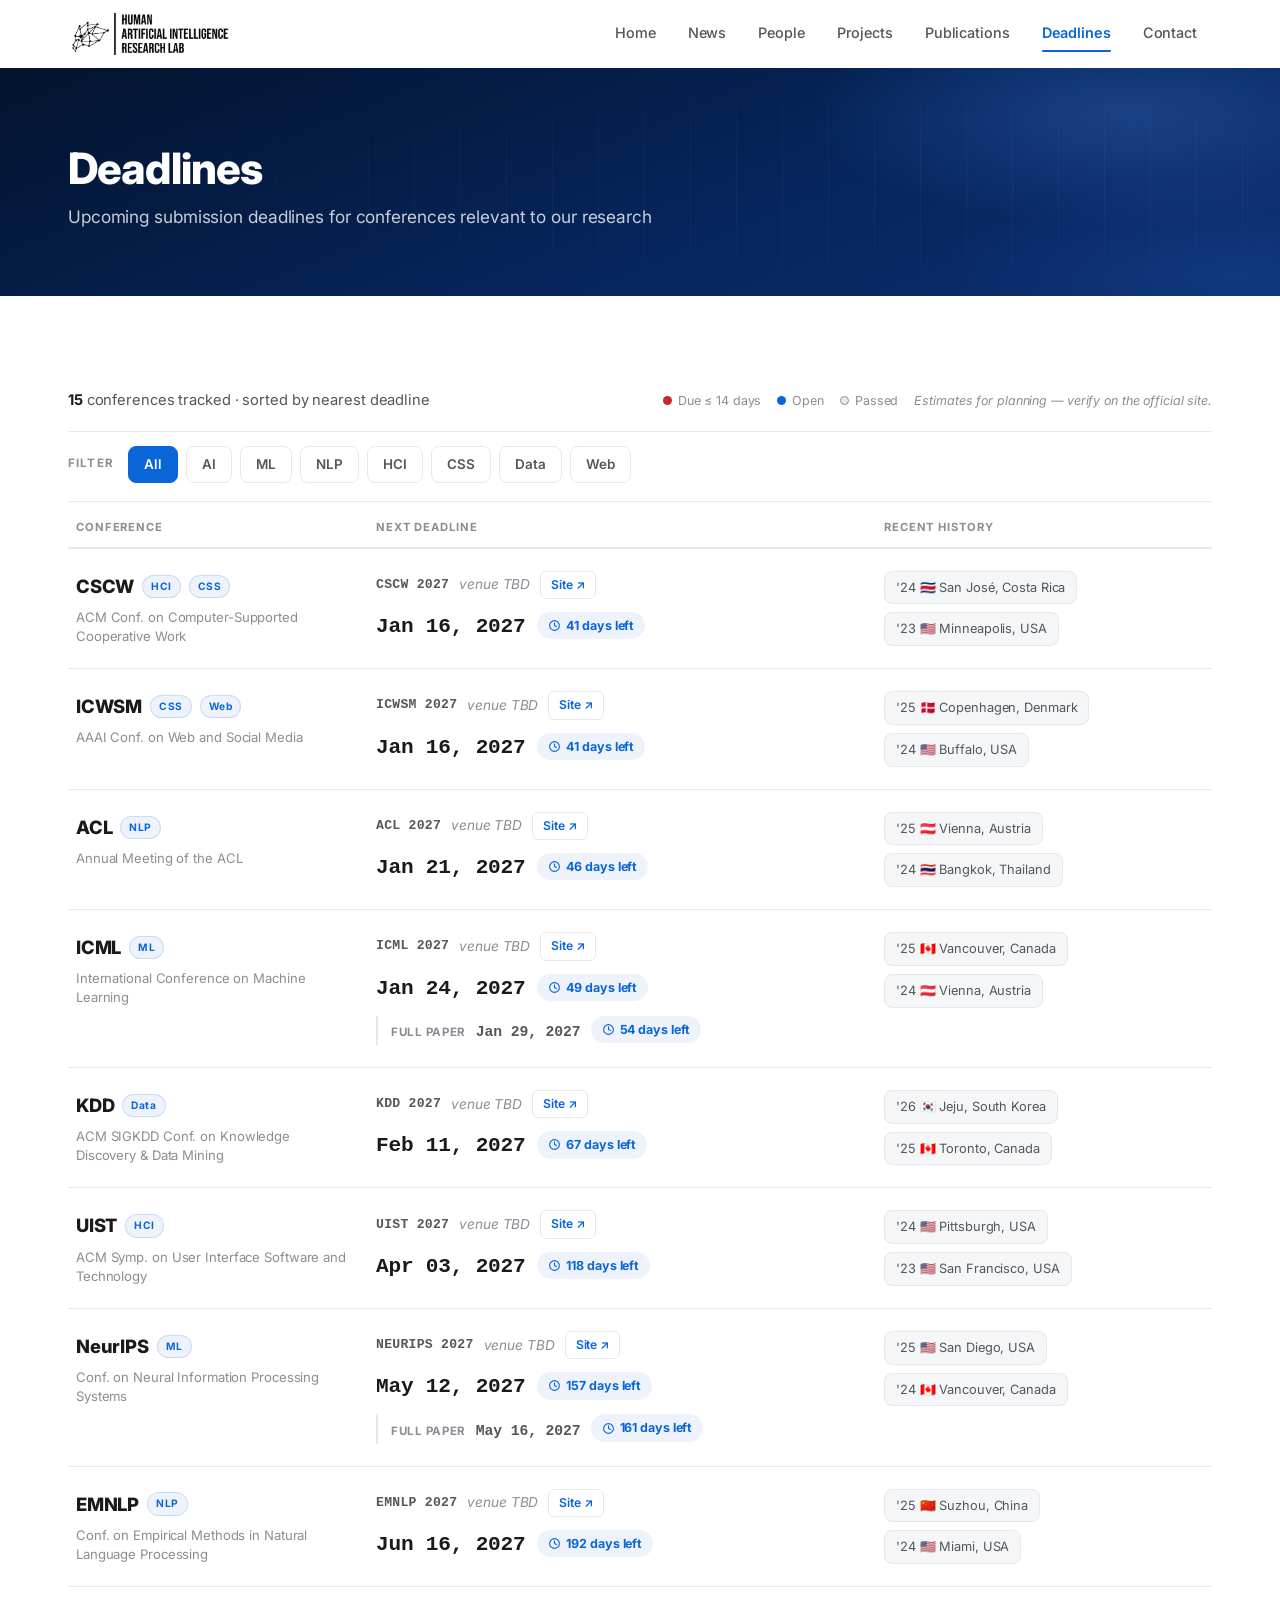
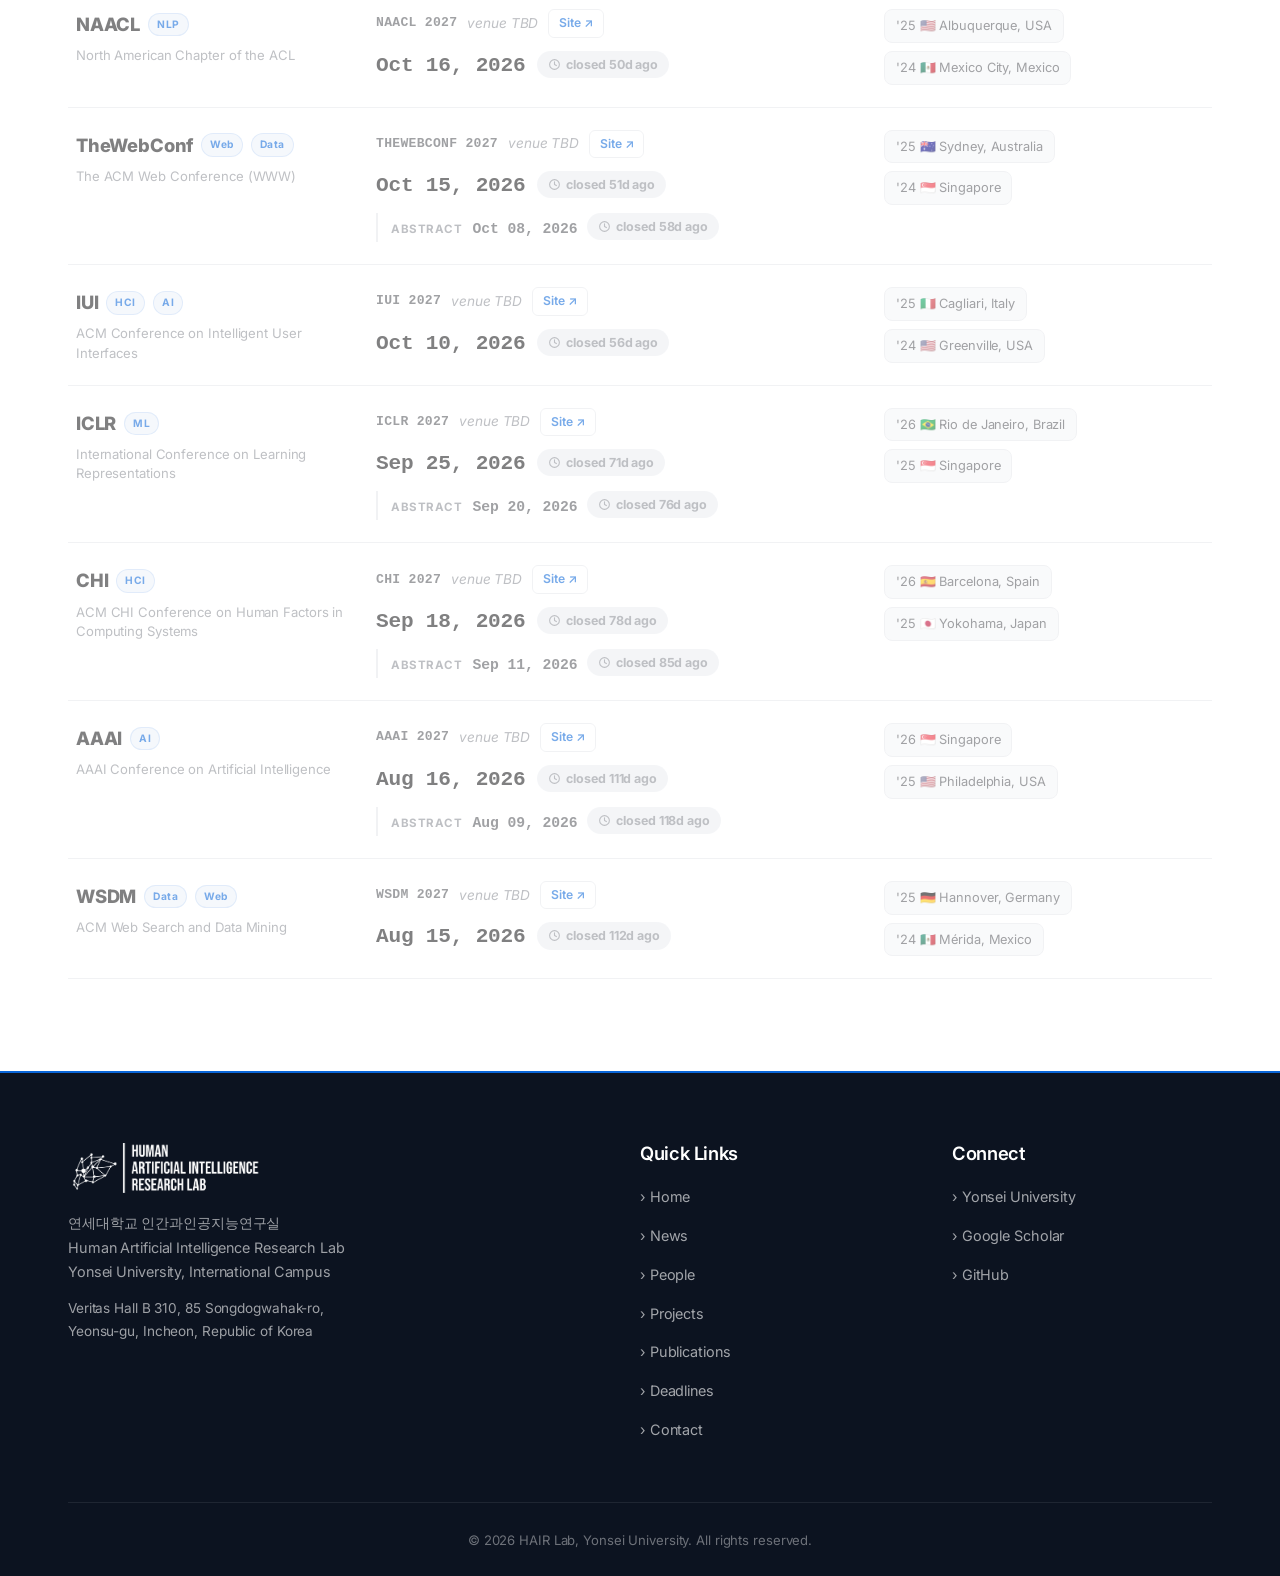
==== commit e20c6575: "Deadlines: rebuild as open 3-column conference table Replace boxed list with an airy DiLab-style tab" ====
--- a/deadlines.html
+++ b/deadlines.html
@@ -17,13 +17,22 @@
 
   <section class="section">
     <div class="container">
-      <div class="projects-layout">
-        <aside class="projects-sidebar" id="dl-filters">
-          <div class="loading">Loading…</div>
-        </aside>
-        <div class="projects-main" id="dl-main">
-          <div class="loading">Loading deadlines…</div>
+      <div class="dl-bar">
+        <div class="dl-meta" id="dl-meta"></div>
+        <div class="dl-legend">
+          <span class="dl-legend-item"><span class="dl-dot dl-dot-urgent"></span>Due ≤ 14 days</span>
+          <span class="dl-legend-item"><span class="dl-dot dl-dot-open"></span>Open</span>
+          <span class="dl-legend-item"><span class="dl-dot dl-dot-past"></span>Passed</span>
+          <span class="dl-legend-item dl-legend-note">Estimates for planning — verify on the official site.</span>
         </div>
+      </div>
+
+      <div class="dl-filter" id="dl-filter">
+        <span class="dl-filter-label">Filter</span>
+      </div>
+
+      <div class="dl-table" id="dl-table">
+        <div class="loading">Loading deadlines…</div>
       </div>
     </div>
   </section>
--- a/css/style.css
+++ b/css/style.css
@@ -58,6 +58,7 @@
   --nav-height: 68px;
 
   --font-sans: 'Inter', -apple-system, BlinkMacSystemFont, 'Segoe UI', Roboto, Helvetica, Arial, sans-serif;
+  --font-mono: ui-monospace, 'SF Mono', 'JetBrains Mono', 'Menlo', 'Consolas', monospace;
 }
 
 /* ---------- Reset & Base ---------- */
@@ -798,51 +799,110 @@
 }
 
 /* ======================================================
-   Deadlines page — card grid matching Projects
+   Deadlines page — open 3-column table
    ====================================================== */
-.dl-note {
-  font-size: .82rem; color: var(--text-muted); font-style: italic;
-  margin: 14px 0 0; line-height: 1.5;
-}
-.dl-legend { display: flex; flex-wrap: wrap; gap: 16px; margin-bottom: 26px; font-size: .8rem; color: var(--text-muted); }
+.dl-bar {
+  display: flex; flex-wrap: wrap; align-items: center; justify-content: space-between;
+  gap: 14px 24px; margin-bottom: 18px;
+}
+.dl-meta { font-size: .92rem; color: var(--text-secondary); }
+.dl-meta strong { color: var(--text-primary); font-weight: 700; }
+.dl-legend { display: flex; flex-wrap: wrap; align-items: center; gap: 16px; font-size: .78rem; color: var(--text-muted); }
 .dl-legend-item { display: inline-flex; align-items: center; gap: 6px; }
+.dl-legend-note { font-style: italic; }
 .dl-dot { width: 9px; height: 9px; border-radius: 50%; display: inline-block; }
 .dl-dot-urgent { background: #C4292E; }
 .dl-dot-open   { background: var(--accent); }
 .dl-dot-past   { background: var(--border-color); border: 1px solid var(--text-muted); }
 
-/* Conference card (extends .card) */
-.dl-card { cursor: pointer; }
-.dl-card.is-past { opacity: .6; }
-.dl-tags { display: flex; flex-wrap: wrap; gap: 6px; margin-bottom: 12px; }
+/* Horizontal filter bar */
+.dl-filter {
+  display: flex; flex-wrap: wrap; align-items: center; gap: 8px;
+  padding: 14px 0 18px; margin-bottom: 6px;
+  border-top: 1px solid var(--border-color);
+  border-bottom: 1px solid var(--border-color);
+}
+.dl-filter-label { font-size: .72rem; font-weight: 700; text-transform: uppercase; letter-spacing: .1em; color: var(--text-muted); margin-right: 6px; }
+.dl-chip {
+  font: inherit; font-size: .84rem; font-weight: 600; cursor: pointer;
+  padding: 6px 15px; border-radius: 8px; background: #fff; color: var(--text-secondary);
+  border: 1px solid var(--border-color); transition: all var(--transition);
+}
+.dl-chip:hover { border-color: var(--accent); color: var(--accent); }
+.dl-chip.active { background: var(--accent); border-color: var(--accent); color: #fff; }
+
+/* Table rows (no card boxes — thin separators, airy) */
+.dl-table { margin-top: 4px; }
+.dl-row {
+  display: grid;
+  grid-template-columns: minmax(180px, 0.85fr) minmax(320px, 1.5fr) minmax(220px, 1fr);
+  gap: 28px; align-items: start;
+  padding: 22px 8px;
+  border-bottom: 1px solid var(--border-color);
+}
+.dl-row:hover:not(.dl-thead) { background: var(--bg-secondary); }
+.dl-row.is-past { opacity: .55; }
+.dl-thead {
+  padding: 10px 8px; border-bottom: 2px solid var(--border-color);
+  font-size: .7rem; font-weight: 700; letter-spacing: .08em; text-transform: uppercase; color: var(--text-muted);
+}
+
+/* Col 1 — conference */
+.dl-conf-head { display: flex; flex-wrap: wrap; align-items: center; gap: 8px; }
+.dl-name { font-size: 1.15rem; font-weight: 800; letter-spacing: -.01em; color: var(--text-primary); }
 .dl-tag {
-  display: inline-block; font-size: .68rem; font-weight: 700; letter-spacing: .04em;
-  padding: 3px 10px; border-radius: 999px;
+  display: inline-block; font-size: .64rem; font-weight: 700; letter-spacing: .05em;
+  padding: 2px 8px; border-radius: 999px;
   background: var(--accent-soft); color: var(--accent); border: 1px solid rgba(10,102,216,.16);
 }
-.dl-card h3 { font-size: 1.2rem; letter-spacing: -.01em; }
-.dl-fullname { font-size: .84rem; color: var(--text-muted); margin-top: 5px; line-height: 1.45; }
-
-/* Deadline lines inside the card */
-.dl-dates {
-  margin-top: 16px; padding-top: 16px; border-top: 1px solid var(--border-color);
-  display: flex; flex-direction: column; gap: 10px;
-}
-.dl-line { display: flex; align-items: baseline; gap: 8px; padding-left: 11px; border-left: 2px solid var(--border-color); }
-.dl-line.is-next { border-left-color: var(--accent); }
-.dl-line.is-past { opacity: .55; }
-.dl-line-label { font-size: .8rem; font-weight: 600; color: var(--text-secondary); }
-.dl-line-date { font-size: .82rem; color: var(--text-primary); font-variant-numeric: tabular-nums; }
+.dl-fullname { font-size: .82rem; color: var(--text-muted); margin-top: 6px; line-height: 1.45; }
+
+/* Col 2 — next deadline */
+.dl-next-top { display: flex; flex-wrap: wrap; align-items: center; gap: 10px; margin-bottom: 10px; }
+.dl-edition { font-family: var(--font-mono); font-size: .82rem; font-weight: 700; letter-spacing: .02em; color: var(--text-secondary); text-transform: uppercase; }
+.dl-venue { font-size: .85rem; color: var(--text-primary); }
+.dl-tbd { color: var(--text-muted); font-style: italic; }
+.dl-site {
+  font-size: .76rem; font-weight: 600; padding: 3px 10px; border-radius: 6px;
+  border: 1px solid var(--border-color); color: var(--accent); transition: all var(--transition);
+}
+.dl-site:hover { border-color: var(--accent); background: var(--accent-soft); }
+
+.dl-primary { display: flex; flex-wrap: wrap; align-items: baseline; gap: 12px; }
+.dl-label-lead { display: none; }
+.dl-date {
+  font-family: var(--font-mono); font-size: 1.32rem; font-weight: 700; letter-spacing: -.01em;
+  color: var(--text-primary);
+}
+.dl-sub {
+  display: flex; flex-wrap: wrap; align-items: baseline; gap: 10px;
+  margin-top: 9px; padding-left: 13px; border-left: 2px solid var(--border-color);
+}
+.dl-sub-label { font-size: .72rem; font-weight: 700; letter-spacing: .05em; text-transform: uppercase; color: var(--text-muted); }
+.dl-date-sm { font-family: var(--font-mono); font-size: .92rem; font-weight: 600; color: var(--text-secondary); }
+
+/* Countdown pill */
 .dl-count {
-  margin-left: auto; font-size: .72rem; font-weight: 700; white-space: nowrap;
-  padding: 2px 9px; border-radius: 999px;
-}
+  display: inline-flex; align-items: center; gap: 5px;
+  font-size: .78rem; font-weight: 700; white-space: nowrap;
+  padding: 3px 11px; border-radius: 999px;
+}
+.dl-clock { width: 13px; height: 13px; fill: none; stroke: currentColor; stroke-width: 2; stroke-linecap: round; stroke-linejoin: round; }
 .dl-count-urgent { background: #FDECEC; color: #C4292E; }
 .dl-count-soon   { background: #FDF3E7; color: #B26B00; }
 .dl-count-open   { background: var(--accent-soft); color: var(--accent); }
 .dl-count-past   { background: var(--bg-tertiary); color: var(--text-muted); }
 
-.dl-card .card-meta { align-items: center; }
-.dl-est { font-style: italic; opacity: .85; }
-
-.dl-empty { padding: 40px 0; color: var(--text-muted); }
+/* Col 3 — recent history */
+.dl-col-hist { display: flex; flex-direction: column; gap: 8px; align-items: flex-start; }
+.dl-hist {
+  font-size: .8rem; color: var(--text-secondary);
+  background: var(--bg-secondary); border: 1px solid var(--border-color);
+  padding: 5px 11px; border-radius: 8px; white-space: nowrap;
+}
+
+@media (max-width: 860px) {
+  .dl-thead { display: none; }
+  .dl-row { grid-template-columns: 1fr; gap: 14px; }
+  .dl-col-hist { flex-direction: row; flex-wrap: wrap; }
+}
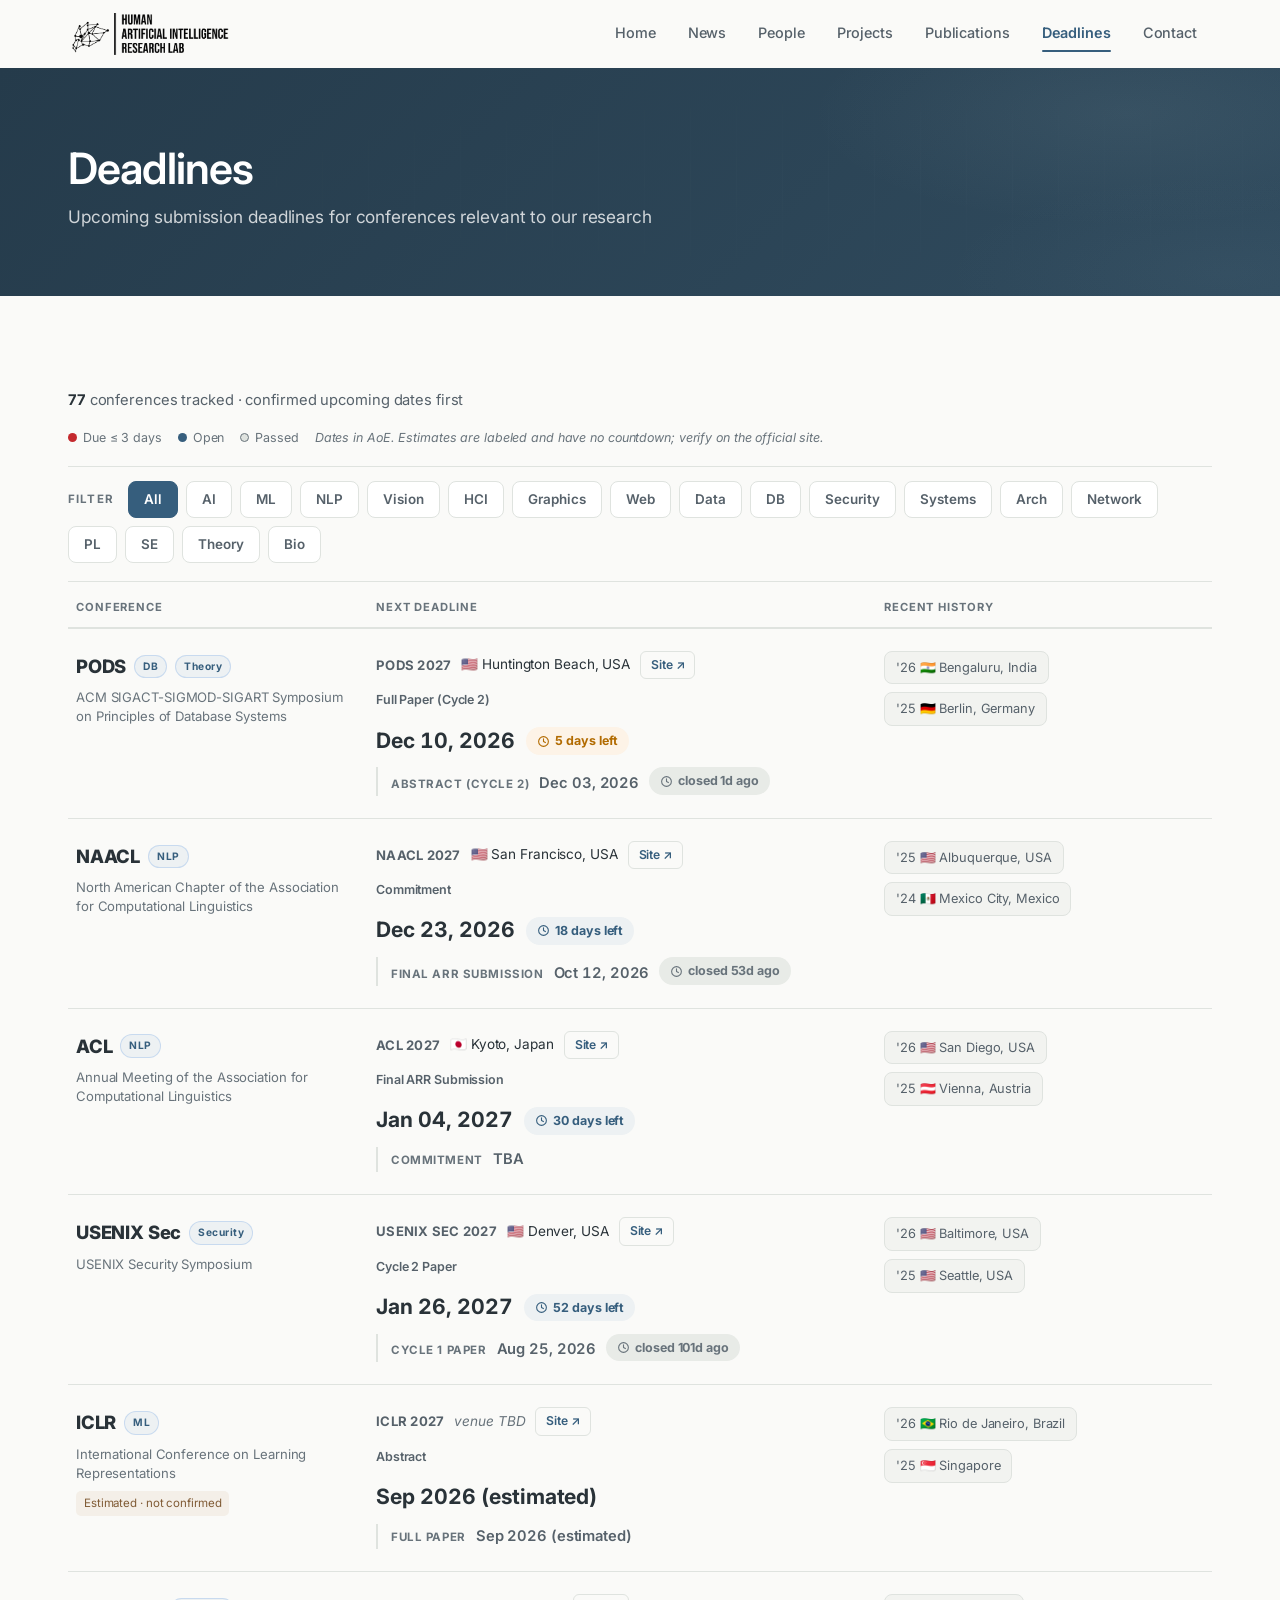
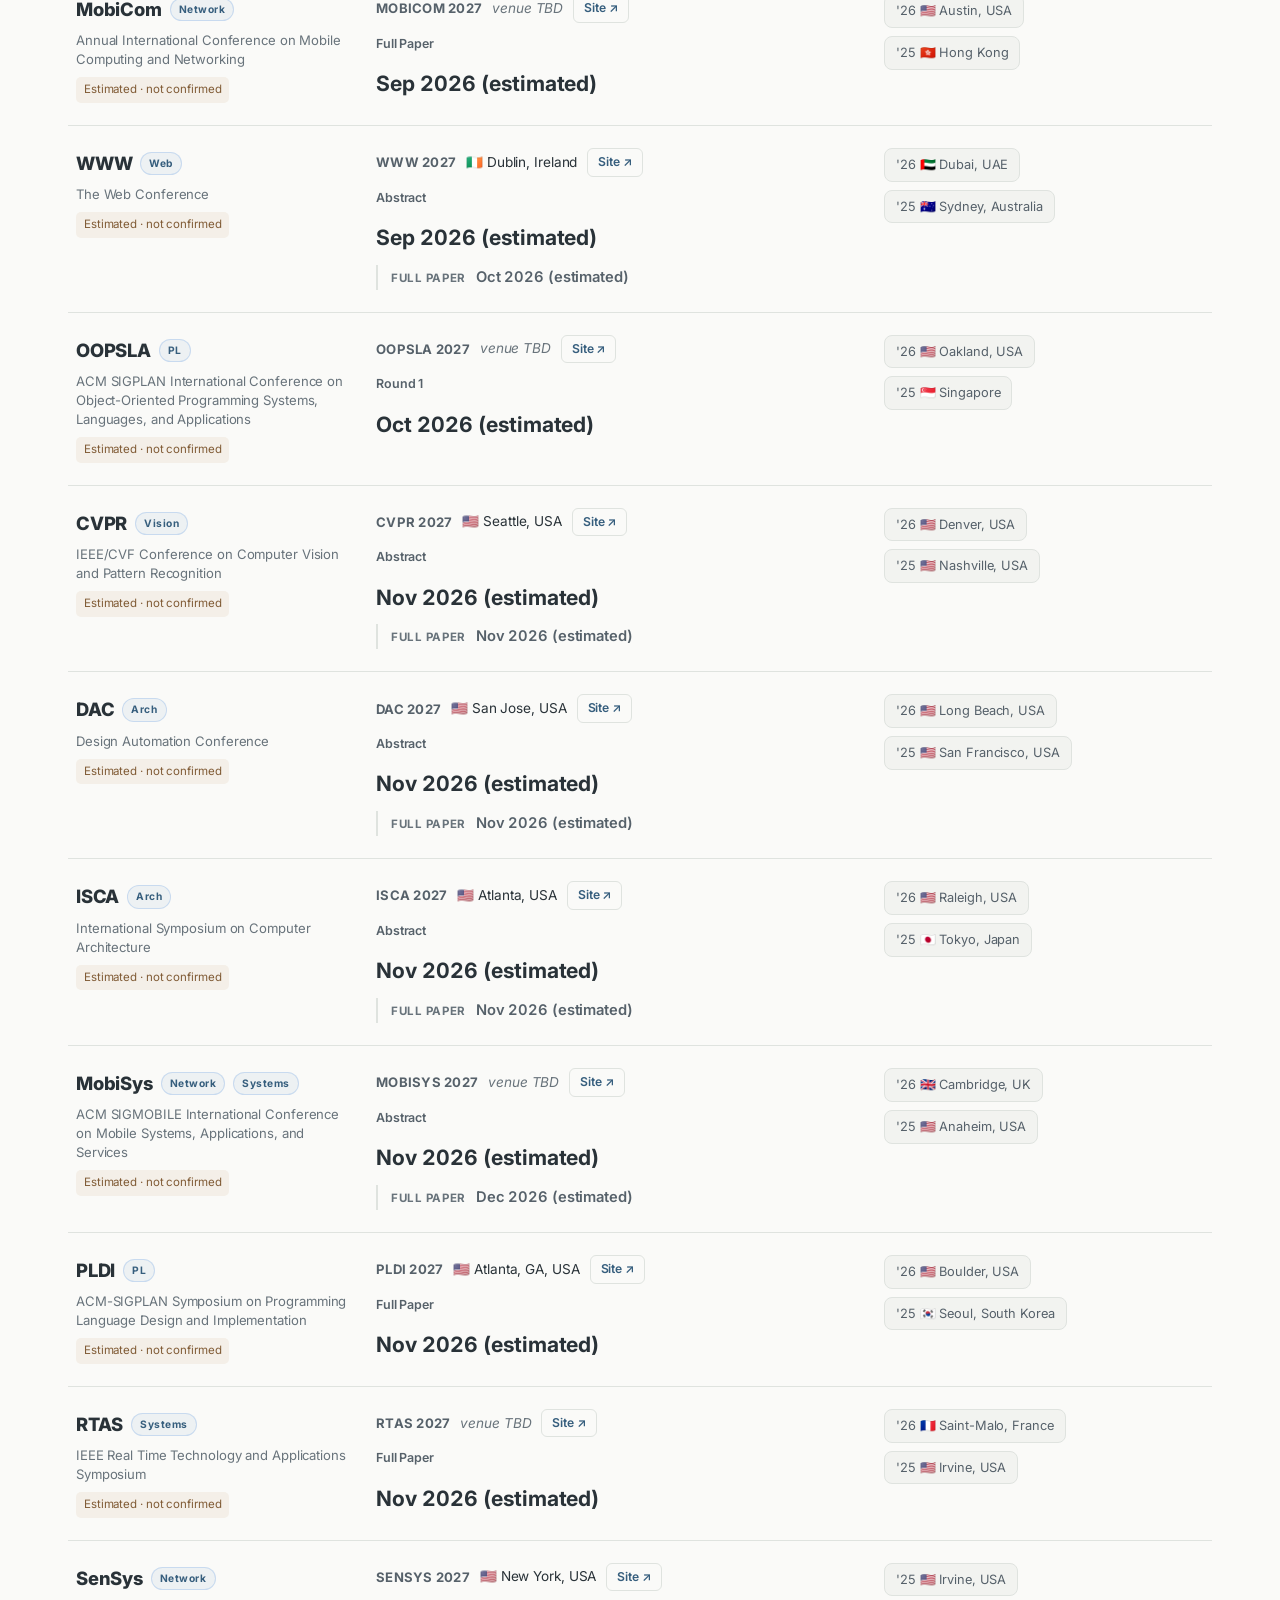
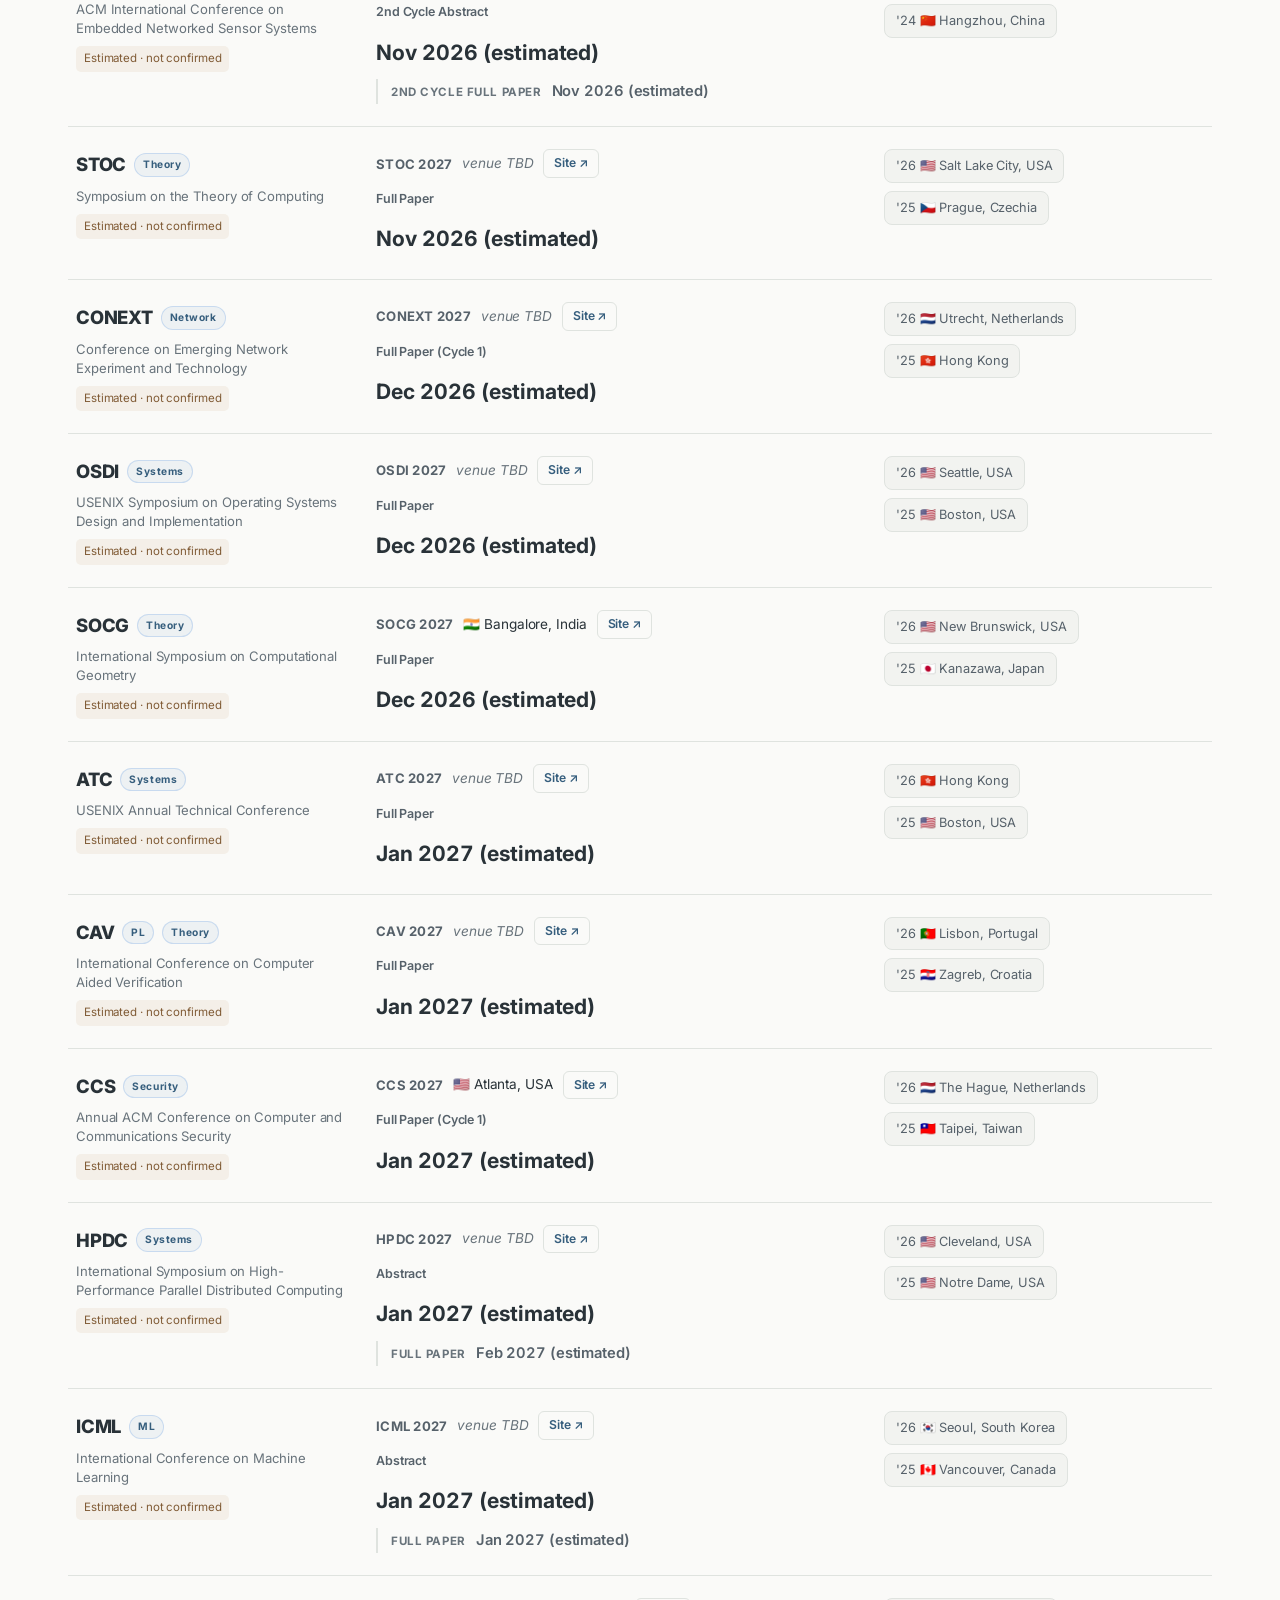
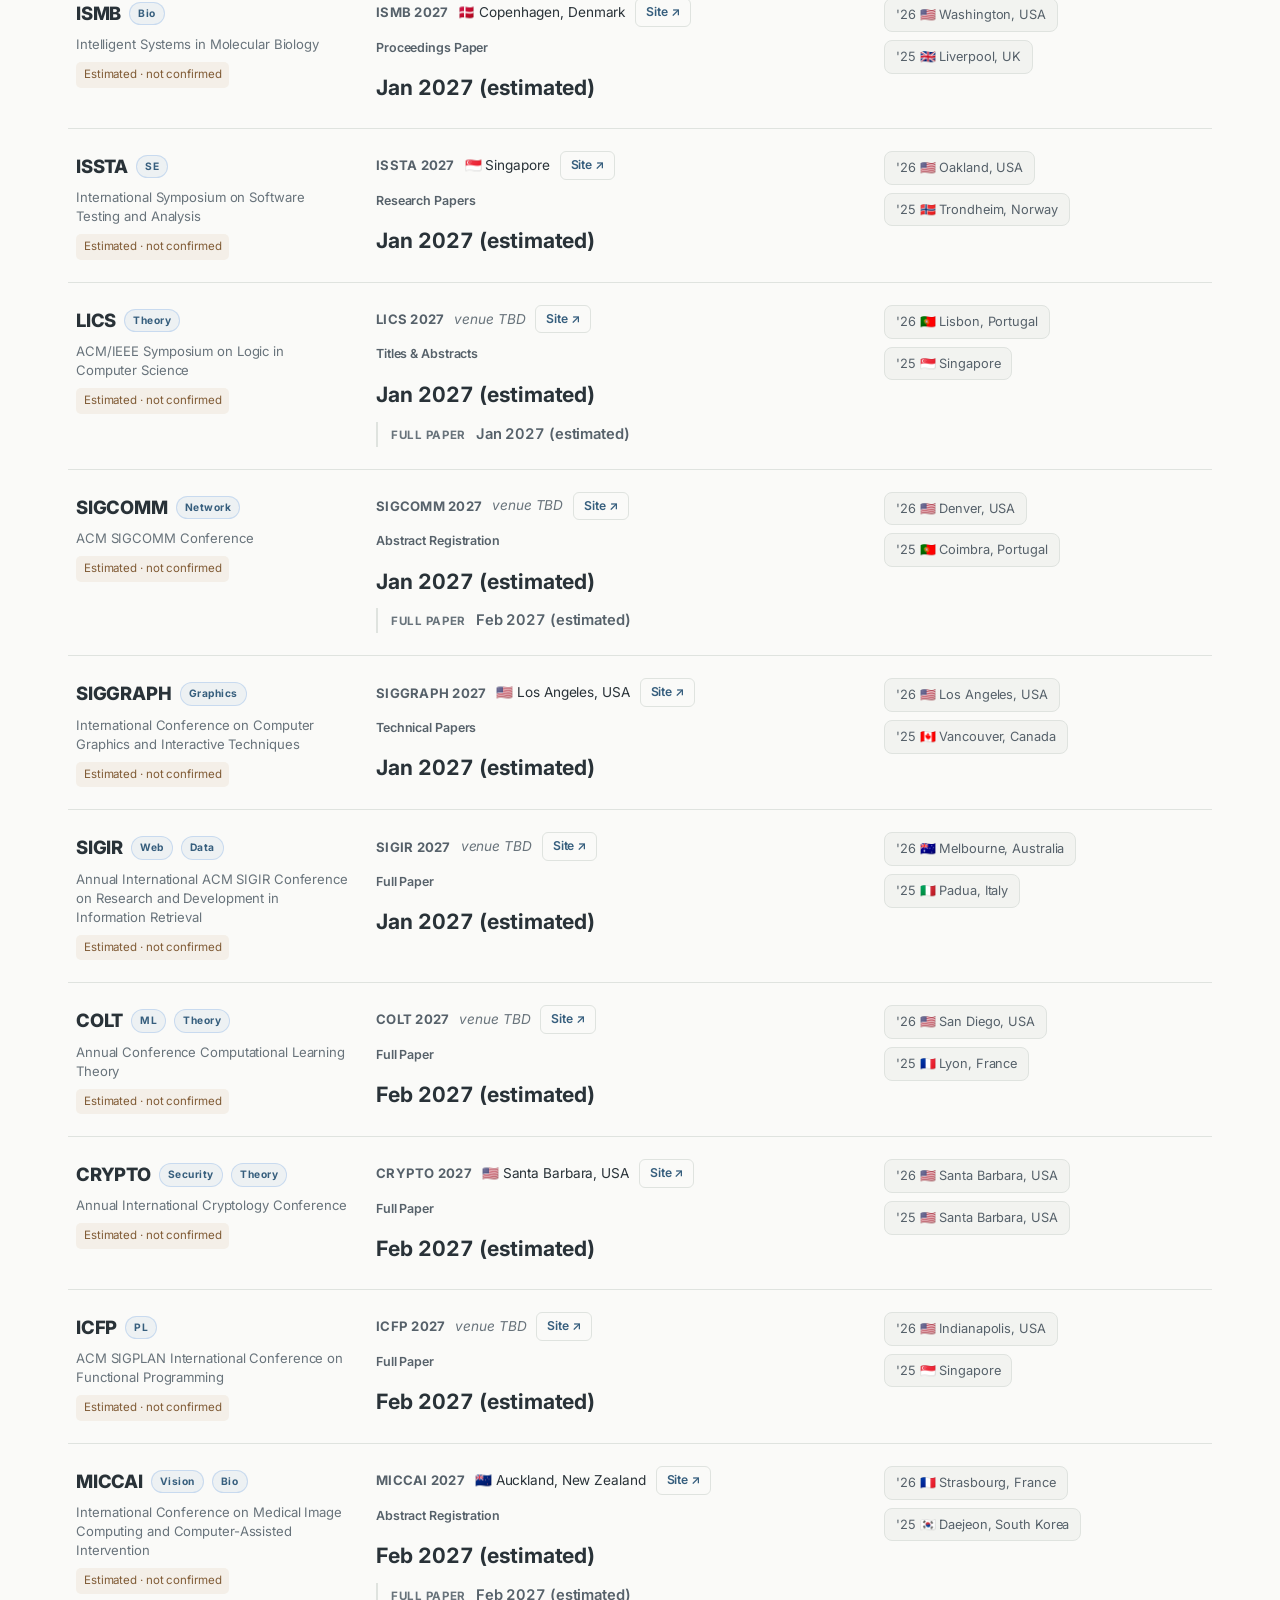
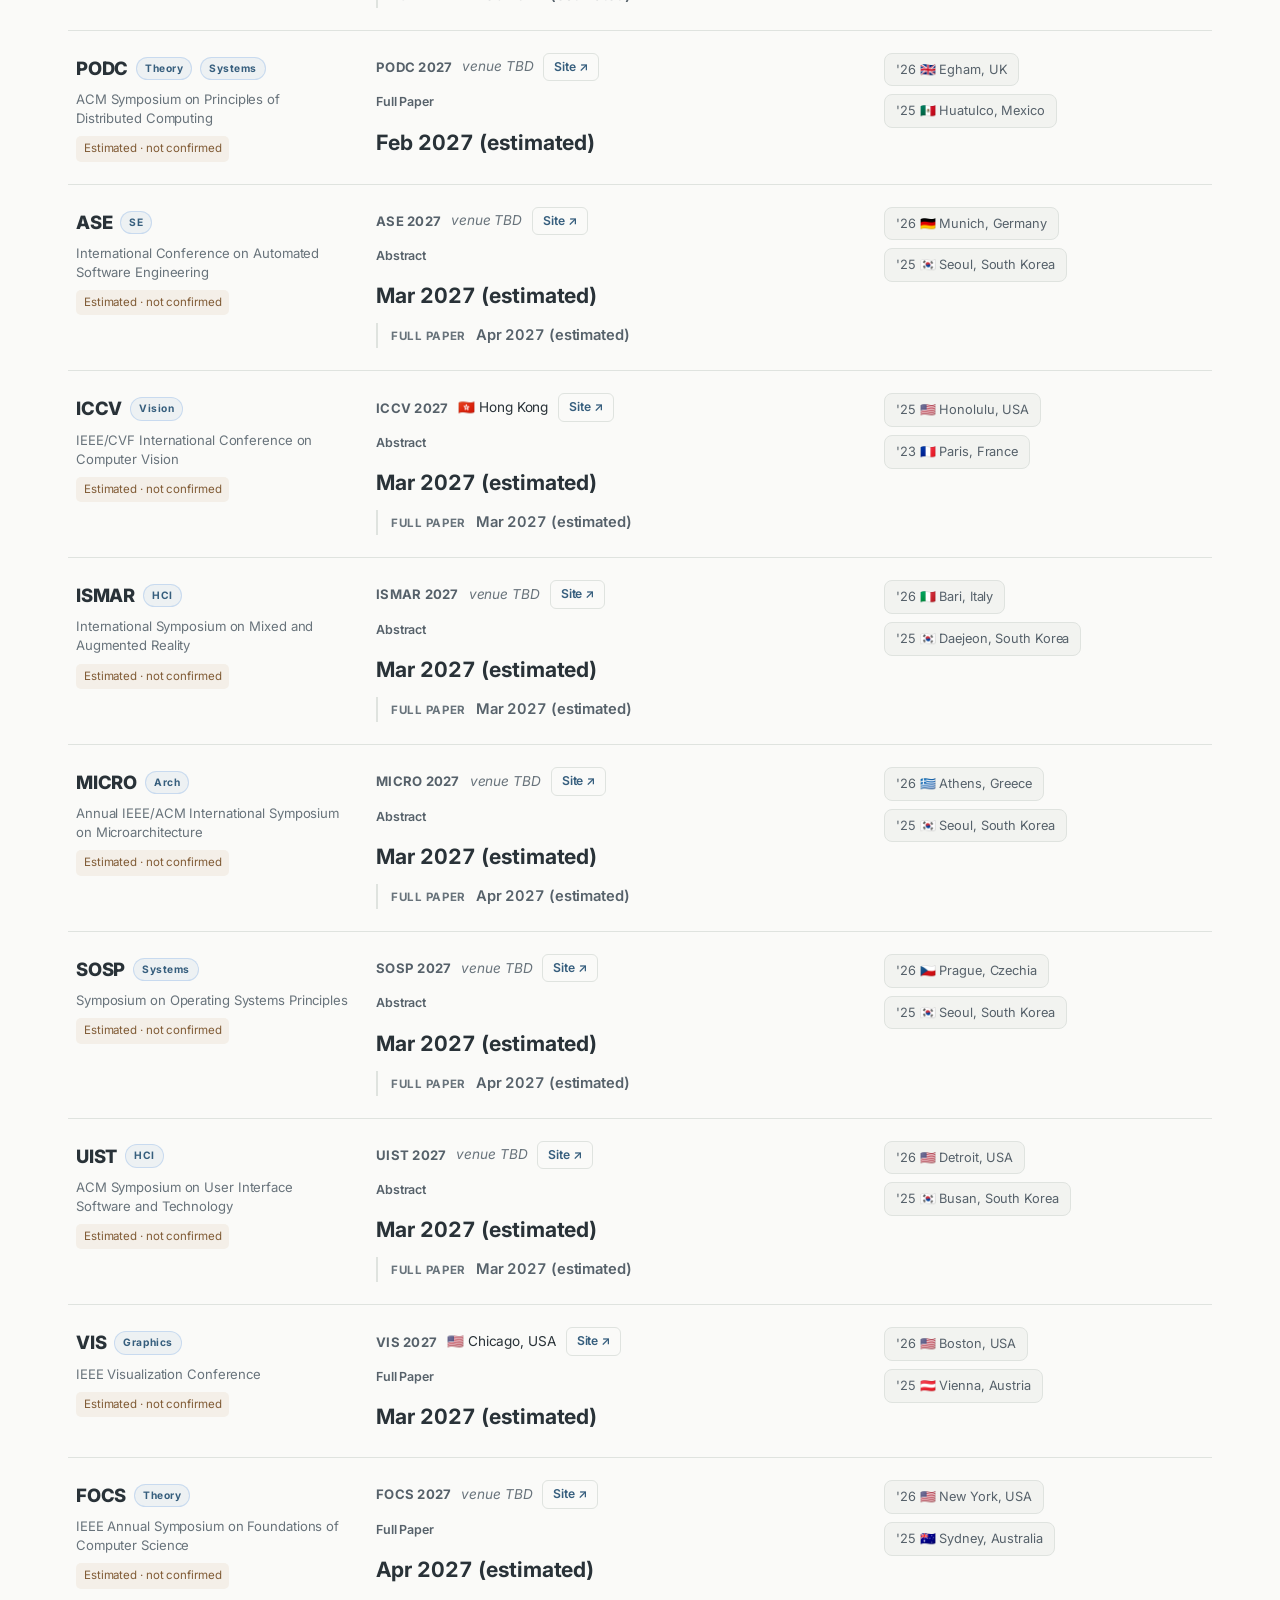
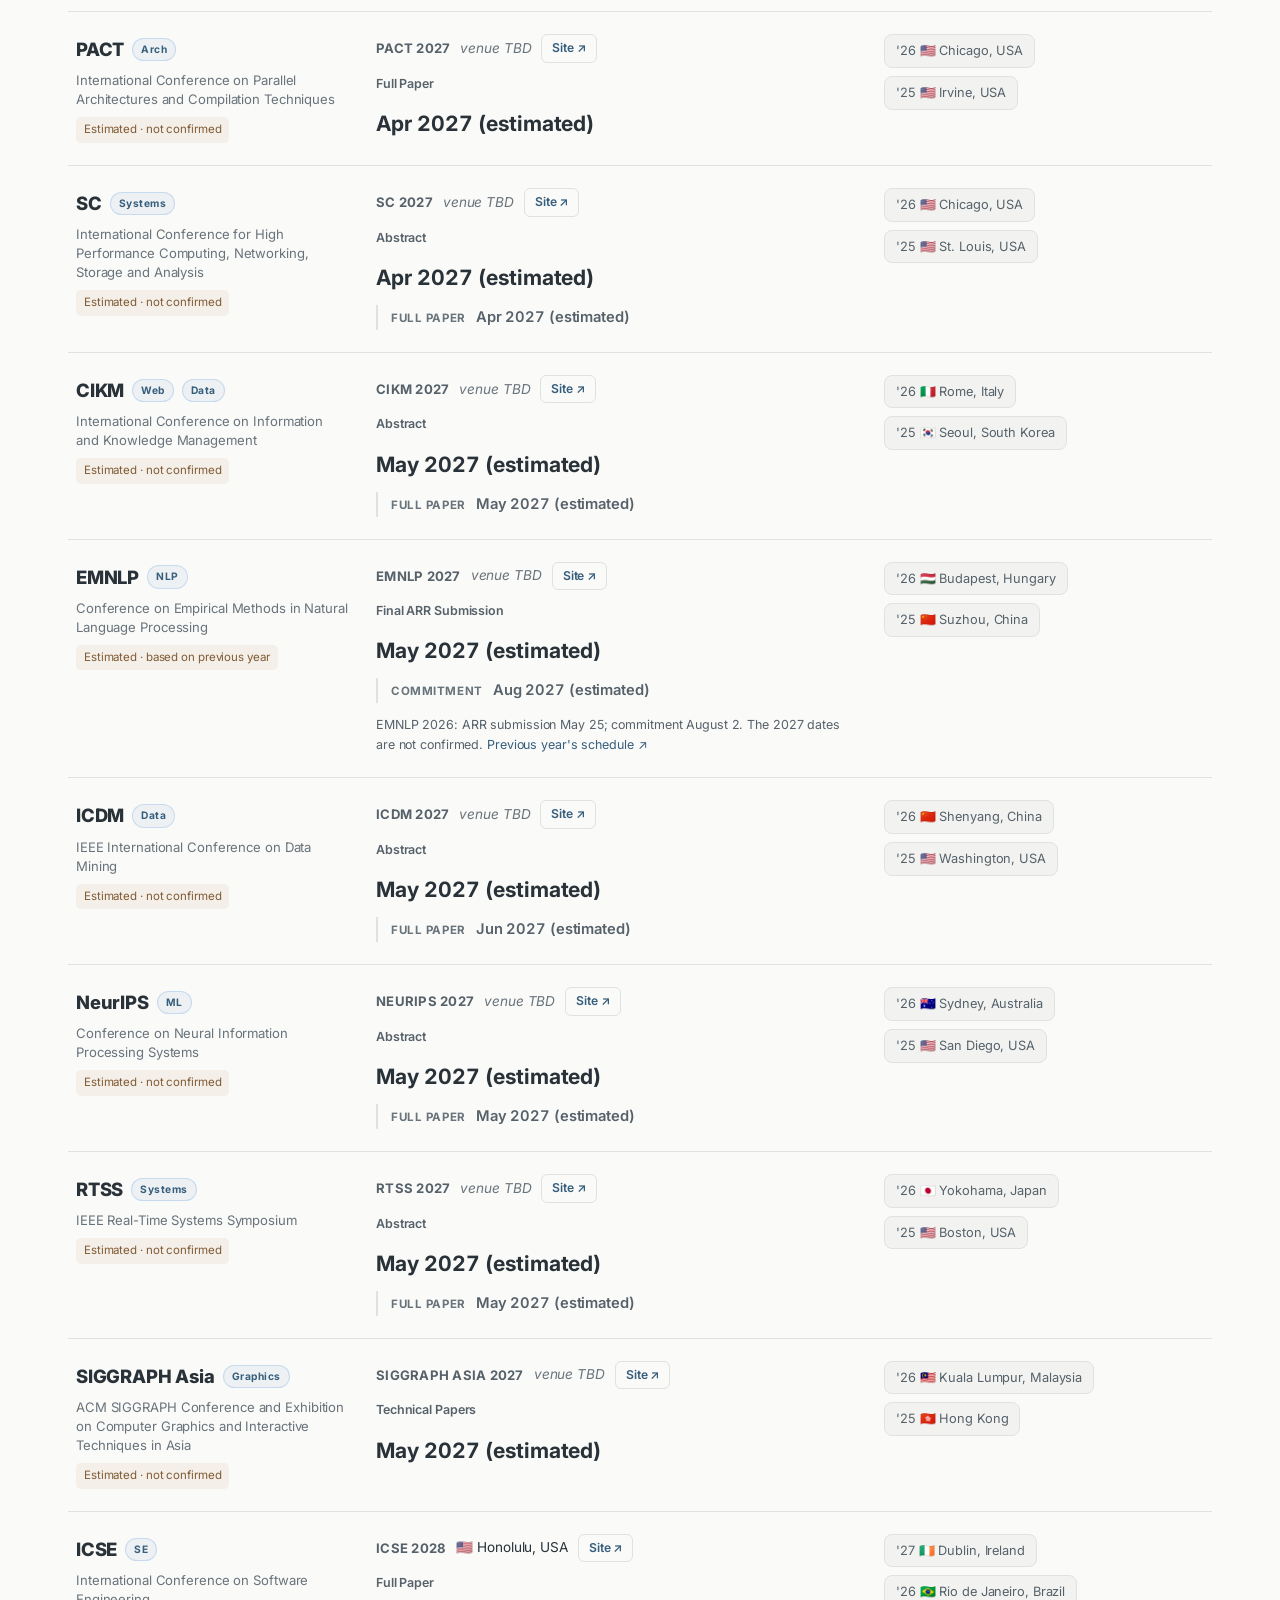
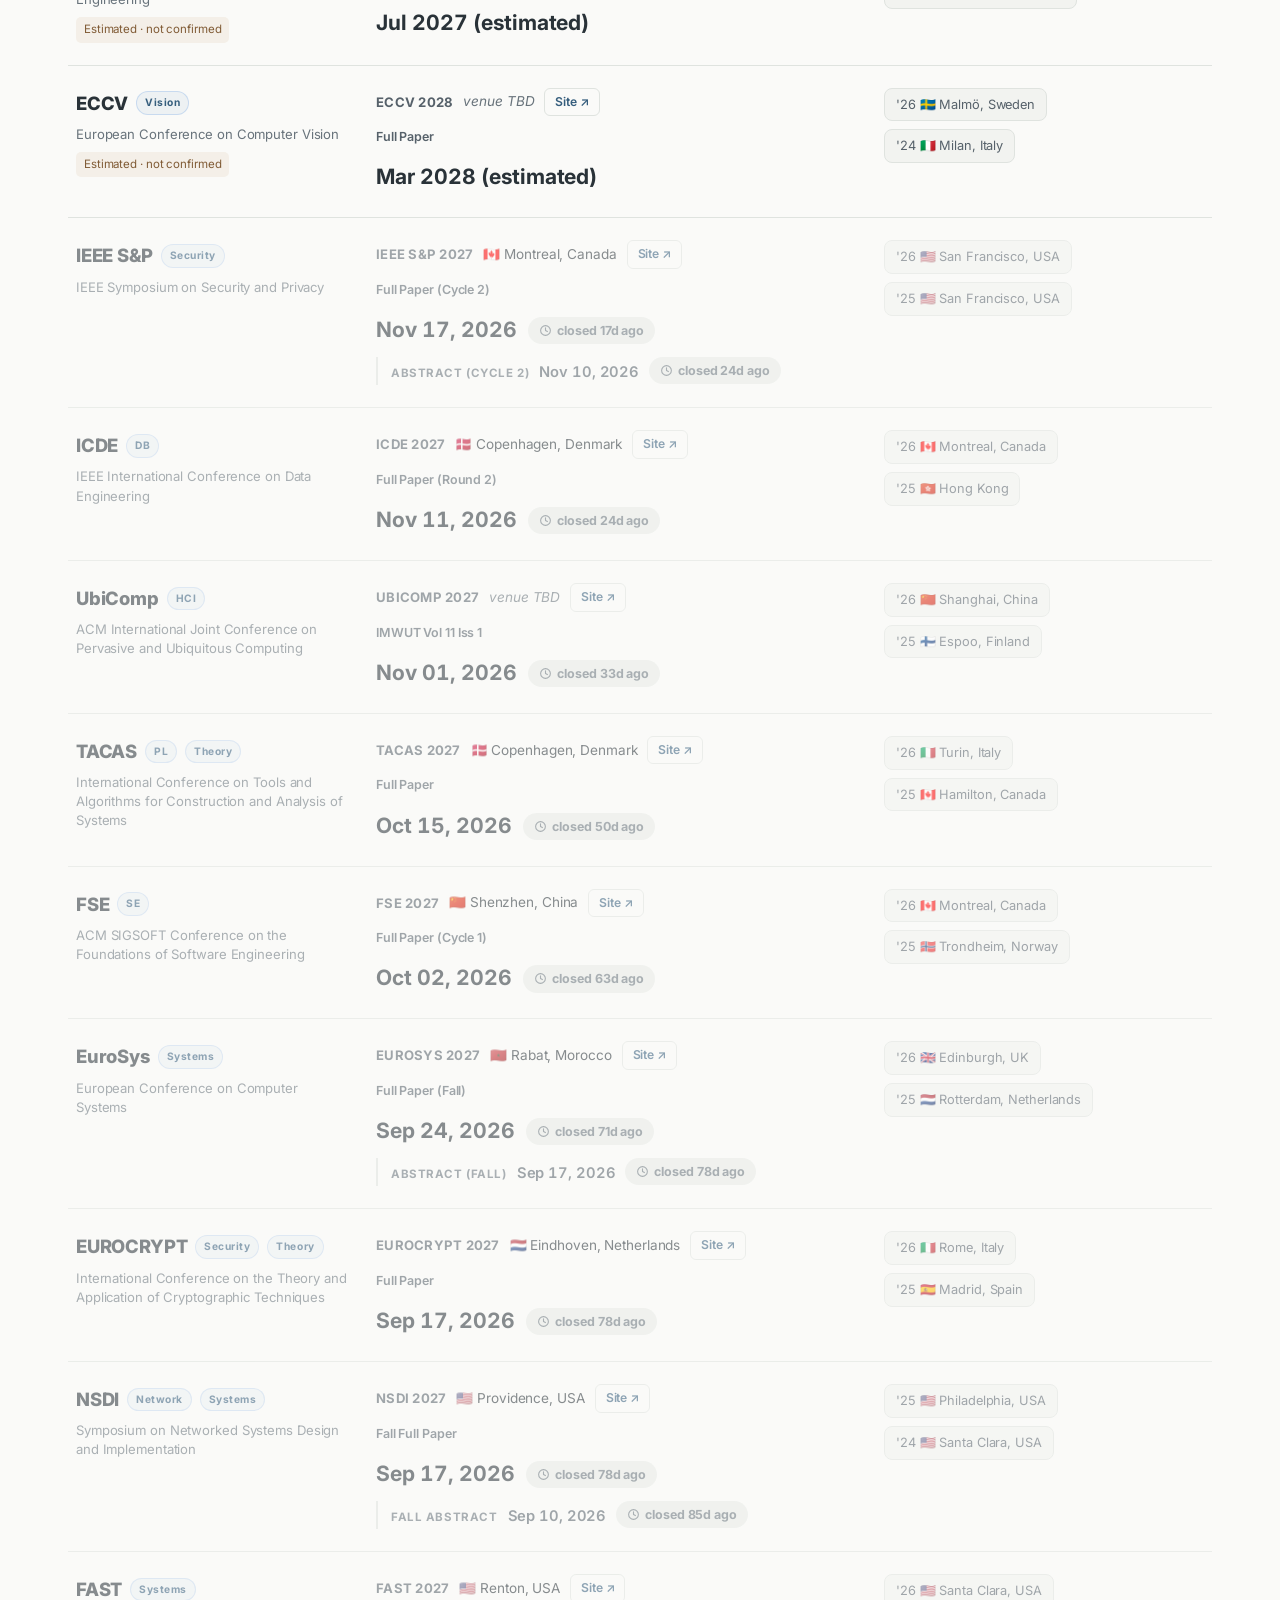
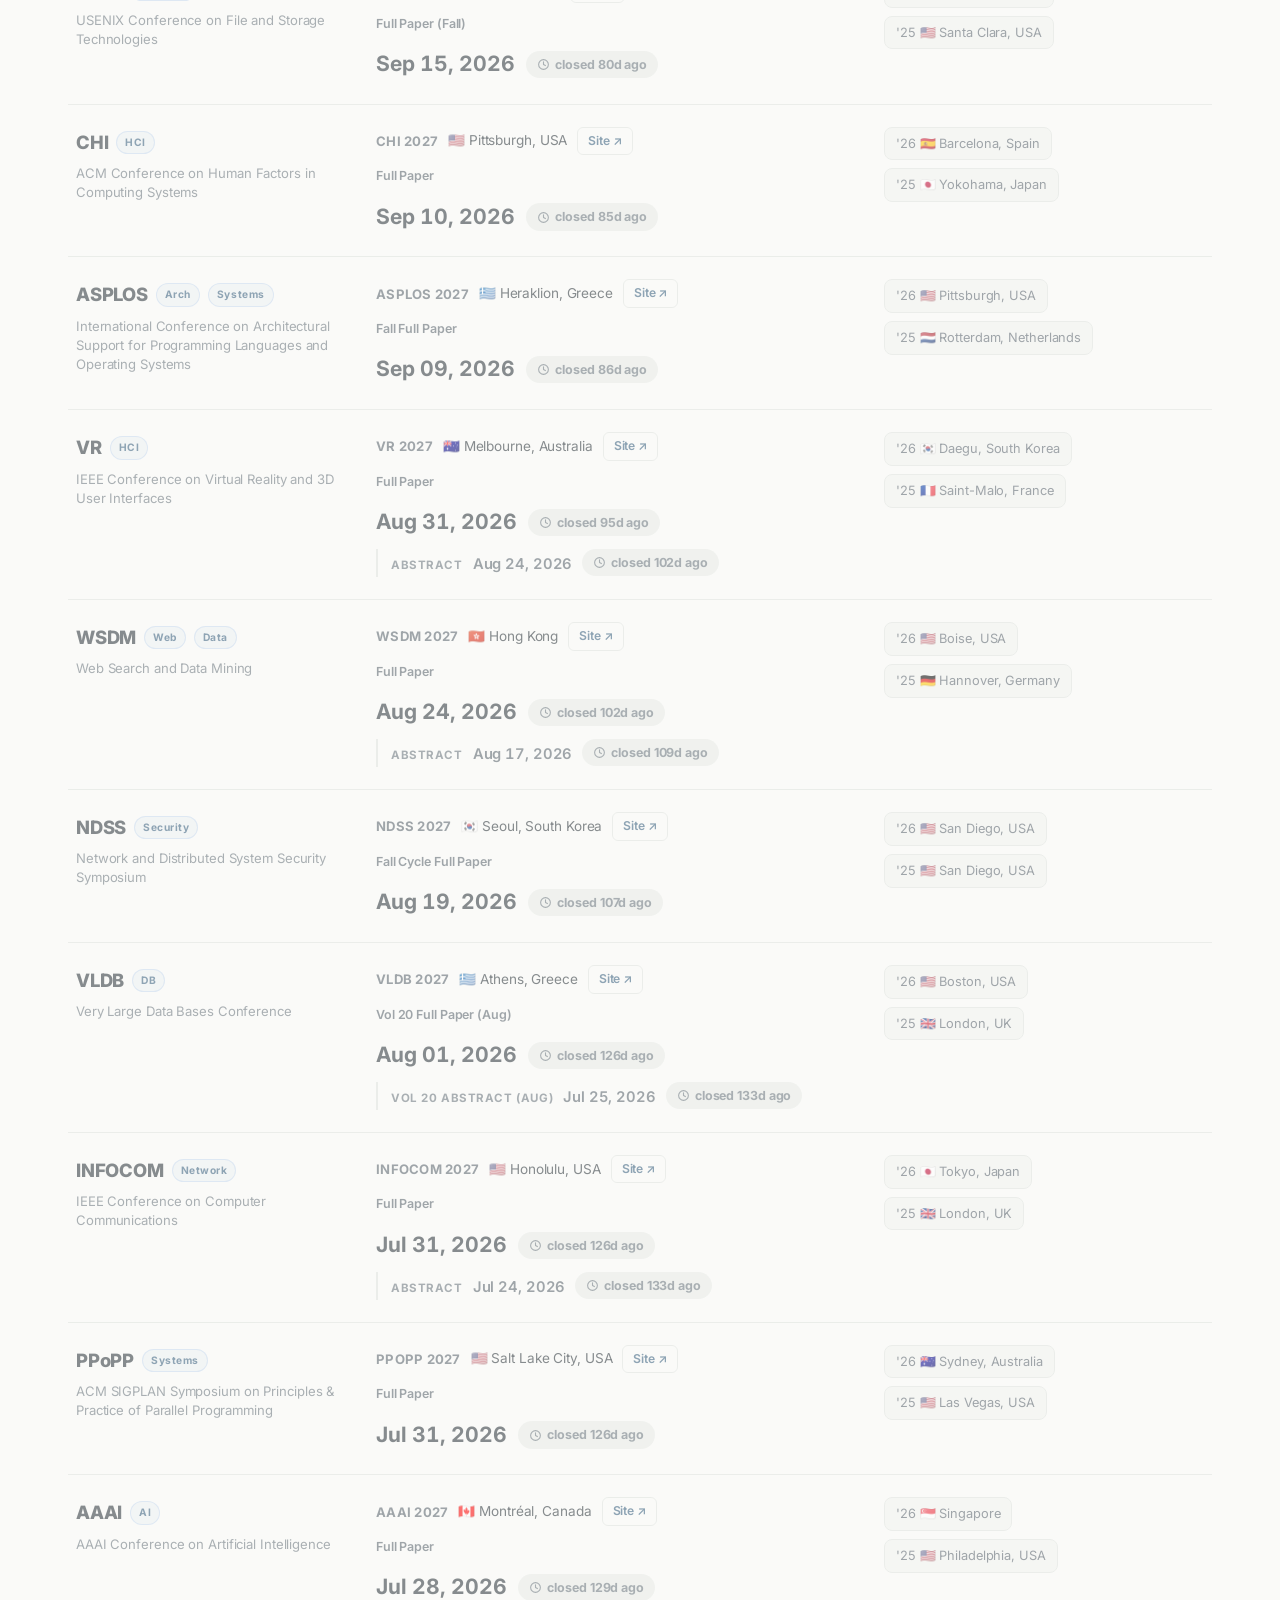
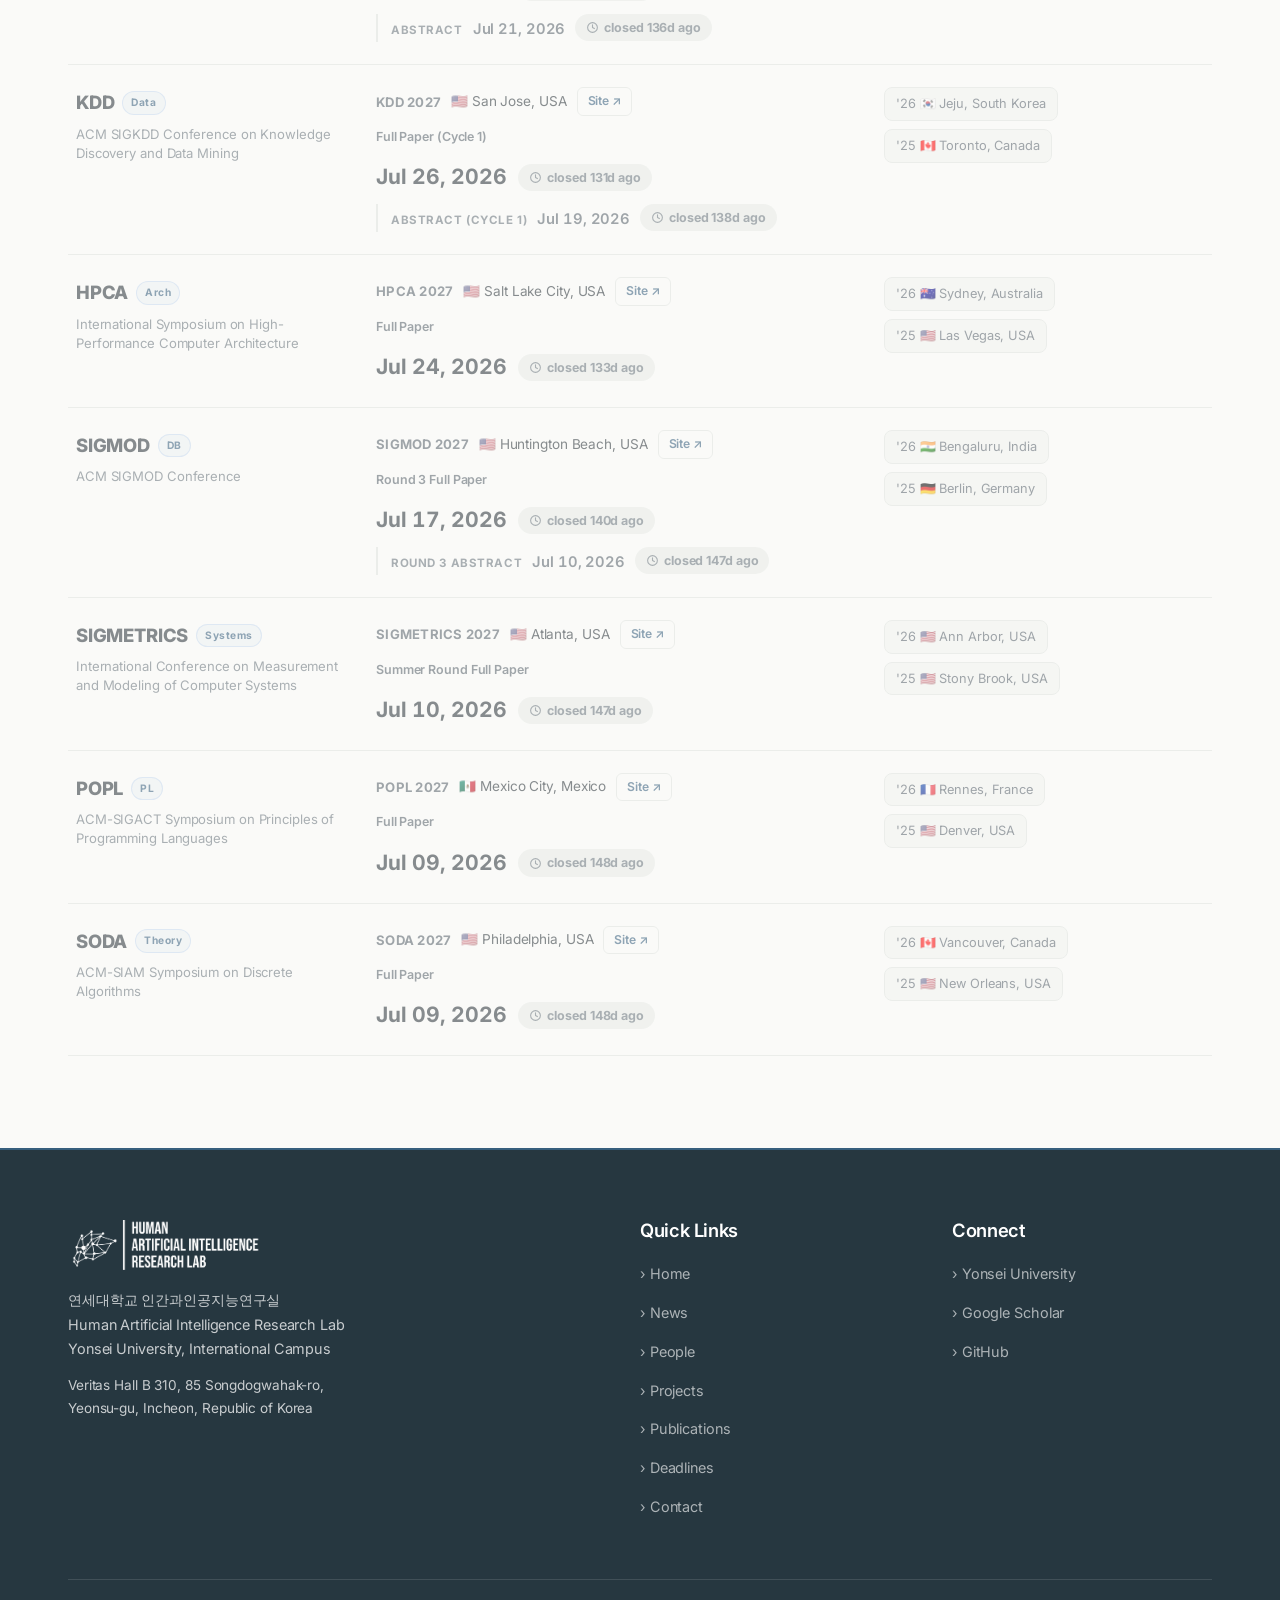
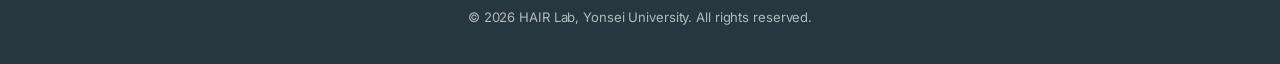
==== commit 2b4b6847: "Distinguish estimated deadlines and correct ACL-family schedules" ====
--- a/deadlines.html
+++ b/deadlines.html
@@ -20,10 +20,10 @@
       <div class="dl-bar">
         <div class="dl-meta" id="dl-meta"></div>
         <div class="dl-legend">
-          <span class="dl-legend-item"><span class="dl-dot dl-dot-urgent"></span>Due ≤ 14 days</span>
+          <span class="dl-legend-item"><span class="dl-dot dl-dot-urgent"></span>Due ≤ 3 days</span>
           <span class="dl-legend-item"><span class="dl-dot dl-dot-open"></span>Open</span>
           <span class="dl-legend-item"><span class="dl-dot dl-dot-past"></span>Passed</span>
-          <span class="dl-legend-item dl-legend-note">Estimates for planning — verify on the official site.</span>
+          <span class="dl-legend-item dl-legend-note">Dates in AoE. Estimates are labeled and have no countdown; verify on the official site.</span>
         </div>
       </div>
 
--- a/css/style.css
+++ b/css/style.css
@@ -1,6 +1,6 @@
 /* ======================================================
    HAIR Lab — Global Stylesheet  (v2 redesign)
-   Concept: "Human × AI" — cool AI gradient meets warm human gold
+   Finish: soft neutral surfaces, muted blue, restrained depth
    Yonsei University · Human Artificial Intelligence Research Lab
    ====================================================== */
 @import url('https://fonts.googleapis.com/css2?family=Inter:wght@400;450;500;600;700;800&display=swap');
@@ -8,16 +8,16 @@
 /* ---------- Design Tokens ---------- */
 :root {
   /* Neutrals / brand */
-  --ink:                #1A1A1C;   /* near-black text (Apple-like) */
+  --ink:                #293238;
   --yonsei-blue:        #003876;
   --yonsei-blue-light:  #0a4d96;
   --yonsei-blue-dark:   #002752;
-  --yonsei-black:       #1A1A1C;
+  --yonsei-black:       #293238;
 
   /* Single accent — clean blue (no gold, no rainbow) */
-  --accent:       #0A66D8;
-  --accent-dark:  #0850AD;
-  --accent-soft:  #EEF3FB;
+  --accent:       #365E7D;
+  --accent-dark:  #28485F;
+  --accent-soft:  #EDF1F3;
 
   /* Back-compat aliases: older rules reference these names.
      Now they all resolve to the single accent → flat, clean look. */
@@ -27,31 +27,31 @@
   --ai-cyan:      var(--accent);
   --grad-ai:      var(--accent);        /* solid, not a gradient */
   --grad-ai-soft: var(--accent-soft);
-  --grad-hero:    linear-gradient(158deg, #02132C 0%, #06245A 55%, #0B2E6E 100%);
+  --grad-hero:    linear-gradient(135deg, #253B4B 0%, #304B5E 100%);
 
   /* Surfaces */
-  --bg-primary:     #FFFFFF;
-  --bg-secondary:   #F5F6F8;
-  --bg-tertiary:    #ECEEF2;
-  --bg-card:        #FFFFFF;
+  --bg-primary:     #FAFAF8;
+  --bg-secondary:   #F2F3F0;
+  --bg-tertiary:    #E8EBE7;
+  --bg-card:        #FEFEFC;
   --glass:          rgba(255,255,255,.72);
   --glass-border:   rgba(255,255,255,.55);
 
   --text-primary:   var(--ink);
-  --text-secondary: #54565B;
-  --text-muted:     #8A8D94;
-  --border-color:   #E6E8EC;
+  --text-secondary: #56616A;
+  --text-muted:     #68737B;
+  --border-color:   #DFE3DF;
 
   /* Shadows — subtle, neutral */
-  --shadow-sm:  0 1px 2px rgba(16,24,40,.04), 0 1px 3px rgba(16,24,40,.05);
-  --shadow-md:  0 4px 14px -5px rgba(16,24,40,.10), 0 2px 6px -3px rgba(16,24,40,.05);
-  --shadow-lg:  0 18px 40px -16px rgba(16,24,40,.16), 0 6px 14px -8px rgba(16,24,40,.07);
-  --shadow-glow: 0 12px 30px -12px rgba(10,102,216,.26);
+  --shadow-sm:  0 1px 3px rgba(35,48,42,.025);
+  --shadow-md:  0 4px 16px -6px rgba(35,48,42,.09);
+  --shadow-lg:  0 10px 26px -12px rgba(35,48,42,.12);
+  --shadow-glow: 0 4px 14px -6px rgba(35,48,42,.12);
 
   --radius-sm:  8px;
-  --radius-md:  14px;
-  --radius-lg:  20px;
-  --radius-xl:  28px;
+  --radius-md:  10px;
+  --radius-lg:  14px;
+  --radius-xl:  18px;
   --transition: .25s cubic-bezier(.4,0,.2,1);
   --ease-out:   cubic-bezier(.16,1,.3,1);
   --max-width:  1200px;
@@ -80,7 +80,9 @@
 img { max-width: 100%; height: auto; display: block; }
 ul, ol { list-style: none; }
 h1, h2, h3, h4, h5, h6 { font-family: var(--font-sans); font-weight: 600; line-height: 1.12; letter-spacing: -.02em; }
-::selection { background: rgba(10,102,216,.16); color: var(--yonsei-black); }
+::selection { background: #DCE5EA; color: var(--yonsei-black); }
+a:focus-visible, button:focus-visible { outline: 2px solid var(--accent); outline-offset: 4px; }
+.hero a:focus-visible, .footer a:focus-visible { outline-color: #C4D8E5; }
 
 /* ---------- Utility ---------- */
 .container { width: 100%; max-width: var(--max-width); margin: 0 auto; padding: 0 28px; }
@@ -131,15 +133,15 @@
 .navbar {
   position: fixed; top: 0; left: 0; right: 0; z-index: 1000;
   height: var(--nav-height);
-  background: rgba(255,255,255,.62);
-  -webkit-backdrop-filter: saturate(180%) blur(14px);
-  backdrop-filter: saturate(180%) blur(14px);
+  background: rgba(250,250,248,.94);
+  -webkit-backdrop-filter: blur(12px);
+  backdrop-filter: blur(12px);
   border-bottom: 1px solid transparent;
   transition: background var(--transition), box-shadow var(--transition), border-color var(--transition);
 }
 .navbar.scrolled {
-  background: rgba(255,255,255,.85);
-  box-shadow: 0 4px 24px -10px rgba(16,24,40,.18);
+  background: rgba(250,250,248,.97);
+  box-shadow: var(--shadow-sm);
   border-bottom-color: var(--border-color);
 }
 .navbar .container { display: flex; align-items: center; justify-content: space-between; height: 100%; }
@@ -159,7 +161,7 @@
   font-size: .9rem; font-weight: 500; transition: all var(--transition);
   text-decoration: none; white-space: nowrap;
 }
-.nav-links a:hover { color: var(--ai-indigo); background: rgba(10,102,216,.07); }
+.nav-links a:hover { color: var(--ai-indigo); background: var(--accent-soft); }
 .nav-links a.active { color: var(--ai-indigo); font-weight: 600; }
 .nav-links a.active::after {
   content: ''; position: absolute; left: 15px; right: 15px; bottom: 3px; height: 2px;
@@ -186,10 +188,10 @@
 .hero::before {
   content: ''; position: absolute; inset: -20%;
   background:
-    radial-gradient(42% 52% at 82% 28%, rgba(80,150,255,.28) 0%, transparent 62%),
-    radial-gradient(40% 50% at 95% 80%, rgba(40,110,220,.20) 0%, transparent 62%);
+    radial-gradient(42% 52% at 82% 28%, rgba(174,197,202,.08) 0%, transparent 62%),
+    radial-gradient(40% 50% at 95% 80%, rgba(147,174,190,.05) 0%, transparent 62%);
   filter: blur(10px);
-  animation: aurora 22s ease-in-out infinite alternate;
+  animation: none;
   pointer-events: none;
 }
 .hero::after {
@@ -197,11 +199,12 @@
   background-image: linear-gradient(rgba(255,255,255,.035) 1px, transparent 1px),
                     linear-gradient(90deg, rgba(255,255,255,.035) 1px, transparent 1px);
   background-size: 52px 52px;
+  opacity: .25;
   -webkit-mask-image: radial-gradient(ellipse 80% 80% at 50% 40%, #000 30%, transparent 75%);
   mask-image: radial-gradient(ellipse 80% 80% at 50% 40%, #000 30%, transparent 75%);
   pointer-events: none;
 }
-.hero-canvas { position: absolute; inset: 0; width: 100%; height: 100%; z-index: 0; pointer-events: none; opacity: .75; }
+.hero-canvas { position: absolute; inset: 0; width: 100%; height: 100%; z-index: 0; pointer-events: none; opacity: .18; }
 .hero .container { position: relative; z-index: 2; padding-top: 64px; padding-bottom: 64px; }
 .hero-content { max-width: 760px; }
 .hero-label {
@@ -213,7 +216,9 @@
   background: rgba(255,255,255,.07); border: 1px solid rgba(255,255,255,.14);
 }
 .hero h1 { font-size: clamp(2.3rem, 5.4vw, 3.9rem); margin-bottom: 24px; line-height: 1.06; font-weight: 700; letter-spacing: -.035em; }
-.hero h1 .highlight { color: #6CA8FF; }
+.hero h1 .highlight { color: #B8D1DE; }
+.hero .btn-primary { background: #E3EBEE; color: #294455; }
+.hero .btn-primary:hover { background: #F3F6F7; color: #203A4B; }
 .hero-kr { font-size: .98rem; color: rgba(255,255,255,.62); letter-spacing: .04em; margin-bottom: 18px; }
 .hero p { font-size: 1.14rem; line-height: 1.75; color: rgba(255,255,255,.84); margin-bottom: 32px; max-width: 620px; }
 .hero-actions { display: flex; gap: 14px; flex-wrap: wrap; }
@@ -240,19 +245,20 @@
 .page-header::before {
   content: ''; position: absolute; inset: 0;
   background:
-    radial-gradient(40% 80% at 88% 20%, rgba(80,150,255,.24) 0%, transparent 62%),
-    radial-gradient(36% 70% at 96% 90%, rgba(40,110,220,.18) 0%, transparent 62%);
+    radial-gradient(40% 80% at 88% 20%, rgba(174,197,202,.08) 0%, transparent 62%),
+    radial-gradient(36% 70% at 96% 90%, rgba(147,174,190,.05) 0%, transparent 62%);
   pointer-events: none;
 }
 .page-header::after {
   content: ''; position: absolute; inset: 0;
   background-image: linear-gradient(90deg, rgba(255,255,255,.05) 1px, transparent 1px);
   background-size: 46px 46px;
+  opacity: .25;
   -webkit-mask-image: radial-gradient(ellipse at 70% 50%, #000, transparent 75%);
   mask-image: radial-gradient(ellipse at 70% 50%, #000, transparent 75%);
 }
 .page-header .container { position: relative; z-index: 1; }
-.page-header h1 { font-size: clamp(1.9rem, 4vw, 2.7rem); margin-bottom: 10px; font-weight: 800; letter-spacing: -.02em; }
+.page-header h1 { font-size: clamp(1.9rem, 4vw, 2.7rem); margin-bottom: 10px; font-weight: 600; letter-spacing: -.02em; }
 .page-header p { font-size: 1.08rem; color: rgba(255,255,255,.78); }
 
 /* ---------- Card System ---------- */
@@ -274,11 +280,11 @@
   -webkit-mask-composite: xor; mask-composite: exclude;
   opacity: 0; transition: opacity var(--transition); pointer-events: none;
 }
-.card:hover { transform: translateY(-6px); box-shadow: var(--shadow-lg); border-color: transparent; }
-.card:hover::after { opacity: 1; }
+.card:hover { transform: translateY(-2px); box-shadow: var(--shadow-md); border-color: #BBC8CC; }
+.card:hover::after { opacity: 0; }
 .card-image { width: 100%; aspect-ratio: 16/10; overflow: hidden; background: var(--bg-tertiary); }
 .card-image img { width: 100%; height: 100%; object-fit: cover; transition: transform .6s var(--ease-out); }
-.card:hover .card-image img { transform: scale(1.06); }
+.card:hover .card-image img { transform: scale(1.015); }
 .card-body { padding: 22px; }
 .card-body h3 { font-size: 1.12rem; margin-bottom: 9px; color: var(--text-primary); line-height: 1.35; }
 .card:hover .card-body h3 { color: var(--ai-indigo); }
@@ -314,7 +320,7 @@
 /* ---------- People Cards ---------- */
 .people-grid { display: grid; grid-template-columns: repeat(5, 1fr); gap: 30px; }
 .person-card { text-align: center; cursor: pointer; transition: all var(--transition); padding: 24px 14px; border-radius: var(--radius-md); color: inherit; }
-.person-card:hover { background: var(--bg-secondary); transform: translateY(-5px); box-shadow: var(--shadow-md); }
+.person-card:hover { background: var(--bg-secondary); transform: translateY(-2px); box-shadow: var(--shadow-sm); }
 .person-avatar {
   position: relative;
   width: 150px; height: 150px; border-radius: 50%; overflow: hidden;
@@ -326,7 +332,7 @@
   content: ''; position: absolute; inset: -3px; border-radius: 50%; z-index: -1;
   background: var(--grad-ai); opacity: 0; transition: opacity var(--transition);
 }
-.person-card:hover .person-avatar { transform: scale(1.04); box-shadow: var(--shadow-glow); }
+.person-card:hover .person-avatar { transform: scale(1.01); box-shadow: var(--shadow-sm); }
 .person-card:hover .person-avatar::before { opacity: 1; }
 .person-avatar img { width: 100%; height: 100%; object-fit: cover; border-radius: 50%; background: var(--bg-tertiary); }
 .person-name { font-family: var(--font-sans); font-size: 1.02rem; font-weight: 600; margin-bottom: 4px; color: var(--text-primary); }
@@ -345,6 +351,10 @@
 @media (max-width: 700px) { .alumni-list { grid-template-columns: 1fr; } }
 
 /* ---------- Member Detail ---------- */
+.member-detail-layout { display: flex; gap: 48px; }
+.member-detail-main { flex: 1; min-width: 0; }
+.member-project-grid { grid-template-columns: repeat(2, minmax(0, 1fr)); }
+.member-info { min-width: 0; overflow-wrap: anywhere; }
 .member-hero { display: flex; gap: 52px; align-items: flex-start; }
 .member-avatar-lg {
   width: 220px; height: 220px; min-width: 220px;
@@ -415,8 +425,8 @@
   transition: all var(--transition);
 }
 .pub-item::before { content: ''; position: absolute; left: 0; top: 16px; bottom: 16px; width: 3px; border-radius: 3px; background: var(--grad-ai); opacity: 0; transition: opacity var(--transition); }
-.pub-item:hover { border-color: transparent; box-shadow: var(--shadow-md); transform: translateX(4px); }
-.pub-item:hover::before { opacity: 1; }
+.pub-item:hover { border-color: #BBC8CC; box-shadow: var(--shadow-sm); }
+.pub-item:hover::before { opacity: .3; }
 .pub-title { font-size: 1.05rem; font-weight: 600; color: var(--text-primary); margin-bottom: 6px; line-height: 1.4; font-family: var(--font-sans); }
 .pub-venue { font-size: .86rem; color: var(--accent); font-weight: 600; margin-bottom: 6px; }
 .pub-cites {
@@ -430,13 +440,13 @@
   font-size: .66rem; font-weight: 700; letter-spacing: .04em; text-transform: uppercase;
   vertical-align: middle; border: 1px solid transparent;
 }
-.pub-type[data-type="Journal"]                 { background: #EEF3FB; color: #0A66D8; border-color: rgba(10,102,216,.18); }
-.pub-type[data-type="International Conference"] { background: #E7F5EF; color: #0E7C5A; border-color: rgba(14,124,90,.20); }
-.pub-type[data-type="Domestic Conference"]     { background: #FCF0E5; color: #B45309; border-color: rgba(180,83,9,.20); }
+.pub-type[data-type="Journal"]                 { background: var(--accent-soft); color: var(--accent); border-color: #D8E1E6; }
+.pub-type[data-type="International Conference"] { background: #EDF2EE; color: #426553; border-color: #D9E3DC; }
+.pub-type[data-type="Domestic Conference"]     { background: #F4EFE8; color: #805B35; border-color: #E6DDD1; }
 .pub-type[data-type="Domestic Journal"]        { background: #FBF3E0; color: #8A6A12; border-color: rgba(138,106,18,.22); }
 .pub-type[data-type="Workshop"]                { background: #EFF1F4; color: #5A5F6B; border-color: rgba(90,95,107,.18); }
 .pub-type[data-type="Preprint"]                { background: #EFF1F4; color: #5A5F6B; border-color: rgba(90,95,107,.18); }
-.pub-type[data-type="Magazine"]                { background: #F2EDFB; color: #6D40C8; border-color: rgba(109,64,200,.18); }
+.pub-type[data-type="Magazine"]                { background: #F0EEF3; color: #655674; border-color: #DFDBE5; }
 .pub-authors { font-size: .88rem; color: var(--text-secondary); margin-bottom: 10px; }
 .pub-authors a { color: var(--ai-indigo); font-weight: 500; }
 .pub-authors a:hover { text-decoration: underline; }
@@ -563,7 +573,7 @@
   background: var(--grad-ai); transform: scaleX(0); transform-origin: left; transition: transform .45s var(--ease-out);
 }
 .focus-card:hover { background: var(--bg-secondary); }
-.focus-card:hover::before { transform: scaleX(1); }
+.focus-card:hover::before { transform: scaleX(1); opacity: .3; }
 .focus-card .focus-num {
   position: absolute; top: 26px; right: 30px;
   font-family: var(--font-sans); font-size: .78rem; color: var(--text-muted); opacity: .6;
@@ -592,7 +602,7 @@
   background: var(--bg-card); border: 1px solid var(--border-color);
   transition: transform .4s var(--ease-out), box-shadow .4s var(--ease-out);
 }
-.mv-card:hover { transform: translateY(-4px); box-shadow: var(--shadow-lg); }
+.mv-card:hover { box-shadow: var(--shadow-sm); }
 .mv-card .mv-label {
   font-family: var(--font-sans); font-size: .72rem; letter-spacing: .18em;
   text-transform: uppercase; color: var(--ai-indigo); margin-bottom: 16px; display: block;
@@ -609,7 +619,7 @@
   font-family: var(--font-sans); font-weight: 500; font-size: .95rem; color: var(--text-primary);
   transition: all var(--transition);
 }
-.value-chip:hover { border-color: transparent; box-shadow: var(--shadow-md); transform: translateY(-2px); }
+.value-chip:hover { border-color: #BBC8CC; background: var(--bg-secondary); }
 .value-chip .dot { width: 8px; height: 8px; border-radius: 50%; background: var(--grad-ai); }
 
 /* ---------- Principal Investigator highlight ---------- */
@@ -692,7 +702,7 @@
 
 /* ---------- Footer ---------- */
 .footer {
-  background: #0C1320; color: rgba(255,255,255,.7);
+  background: #263740; color: rgba(255,255,255,.7);
   padding: 72px 0 36px; position: relative; overflow: hidden;
 }
 .footer::before {
@@ -701,11 +711,11 @@
 .footer-grid { display: grid; grid-template-columns: 2fr 1fr 1fr; gap: 52px; margin-bottom: 48px; }
 .footer h3 { color: #fff; font-size: 1.15rem; margin-bottom: 18px; }
 .footer-logo { height: 50px; width: auto; margin-bottom: 18px; }
-.footer p { font-size: .9rem; line-height: 1.7; color: rgba(255,255,255,.6); }
+.footer p { font-size: .9rem; line-height: 1.7; color: rgba(255,255,255,.75); }
 .footer-links li { margin-bottom: 10px; }
 .footer-links a { color: rgba(255,255,255,.62); font-size: .9rem; transition: all var(--transition); }
 .footer-links a:hover { color: #fff; padding-left: 4px; }
-.footer-bottom { padding-top: 26px; border-top: 1px solid rgba(255,255,255,.08); text-align: center; font-size: .82rem; color: rgba(255,255,255,.4); }
+.footer-bottom { padding-top: 26px; border-top: 1px solid rgba(255,255,255,.12); text-align: center; font-size: .82rem; color: rgba(255,255,255,.65); }
 
 /* ---------- Scroll-to-top ---------- */
 .scroll-top {
@@ -764,7 +774,7 @@
   .pub-sidebar, .projects-sidebar { position: static; min-width: auto; }
   .pub-year-list, .filter-list { display: flex; flex-wrap: wrap; gap: 6px; }
   .footer-grid { grid-template-columns: 1fr 1fr; }
-  .news-detail-layout, .project-detail-layout { flex-direction: column; }
+  .news-detail-layout, .project-detail-layout, .member-detail-layout { flex-direction: column; }
   .news-detail-sidebar, .project-detail-sidebar { width: 100%; min-width: auto; }
   .focus-areas { grid-template-columns: repeat(2, 1fr); }
 }
@@ -780,7 +790,7 @@
   .nav-links a { padding: 12px 16px; }
   .nav-links a.active::after { display: none; }
   .nav-toggle { display: block; }
-  .card-grid, .news-grid { grid-template-columns: 1fr; }
+  .card-grid, .news-grid, .member-project-grid { grid-template-columns: minmax(0, 1fr); }
   .people-grid { grid-template-columns: repeat(2, 1fr); }
   .hero { min-height: 520px; }
   .hero-stats { gap: 28px; }
@@ -859,7 +869,7 @@
 
 /* Col 2 — next deadline */
 .dl-next-top { display: flex; flex-wrap: wrap; align-items: center; gap: 10px; margin-bottom: 10px; }
-.dl-edition { font-family: var(--font-mono); font-size: .82rem; font-weight: 700; letter-spacing: .02em; color: var(--text-secondary); text-transform: uppercase; }
+.dl-edition { font-family: var(--font-sans); font-size: .82rem; font-weight: 700; letter-spacing: .02em; color: var(--text-secondary); text-transform: uppercase; }
 .dl-venue { font-size: .85rem; color: var(--text-primary); }
 .dl-tbd { color: var(--text-muted); font-style: italic; }
 .dl-site {
@@ -869,9 +879,11 @@
 .dl-site:hover { border-color: var(--accent); background: var(--accent-soft); }
 
 .dl-primary { display: flex; flex-wrap: wrap; align-items: baseline; gap: 12px; }
-.dl-label-lead { display: none; }
+.dl-label-lead { flex-basis: 100%; font-size: .78rem; font-weight: 600; color: var(--text-secondary); }
+.dl-estimate { display: inline-block; margin-top: 8px; font-size: .72rem; color: #805B35; background: #F4EFE8; border-radius: 5px; padding: 3px 8px; }
+.dl-basis { margin-top: 12px; font-size: .78rem; line-height: 1.6; color: var(--text-secondary); }
 .dl-date {
-  font-family: var(--font-mono); font-size: 1.32rem; font-weight: 700; letter-spacing: -.01em;
+  font-family: var(--font-sans); font-variant-numeric: tabular-nums; font-size: 1.32rem; font-weight: 700; letter-spacing: -.01em;
   color: var(--text-primary);
 }
 .dl-sub {
@@ -879,7 +891,7 @@
   margin-top: 9px; padding-left: 13px; border-left: 2px solid var(--border-color);
 }
 .dl-sub-label { font-size: .72rem; font-weight: 700; letter-spacing: .05em; text-transform: uppercase; color: var(--text-muted); }
-.dl-date-sm { font-family: var(--font-mono); font-size: .92rem; font-weight: 600; color: var(--text-secondary); }
+.dl-date-sm { font-family: var(--font-sans); font-variant-numeric: tabular-nums; font-size: .92rem; font-weight: 600; color: var(--text-secondary); }
 
 /* Countdown pill */
 .dl-count {
